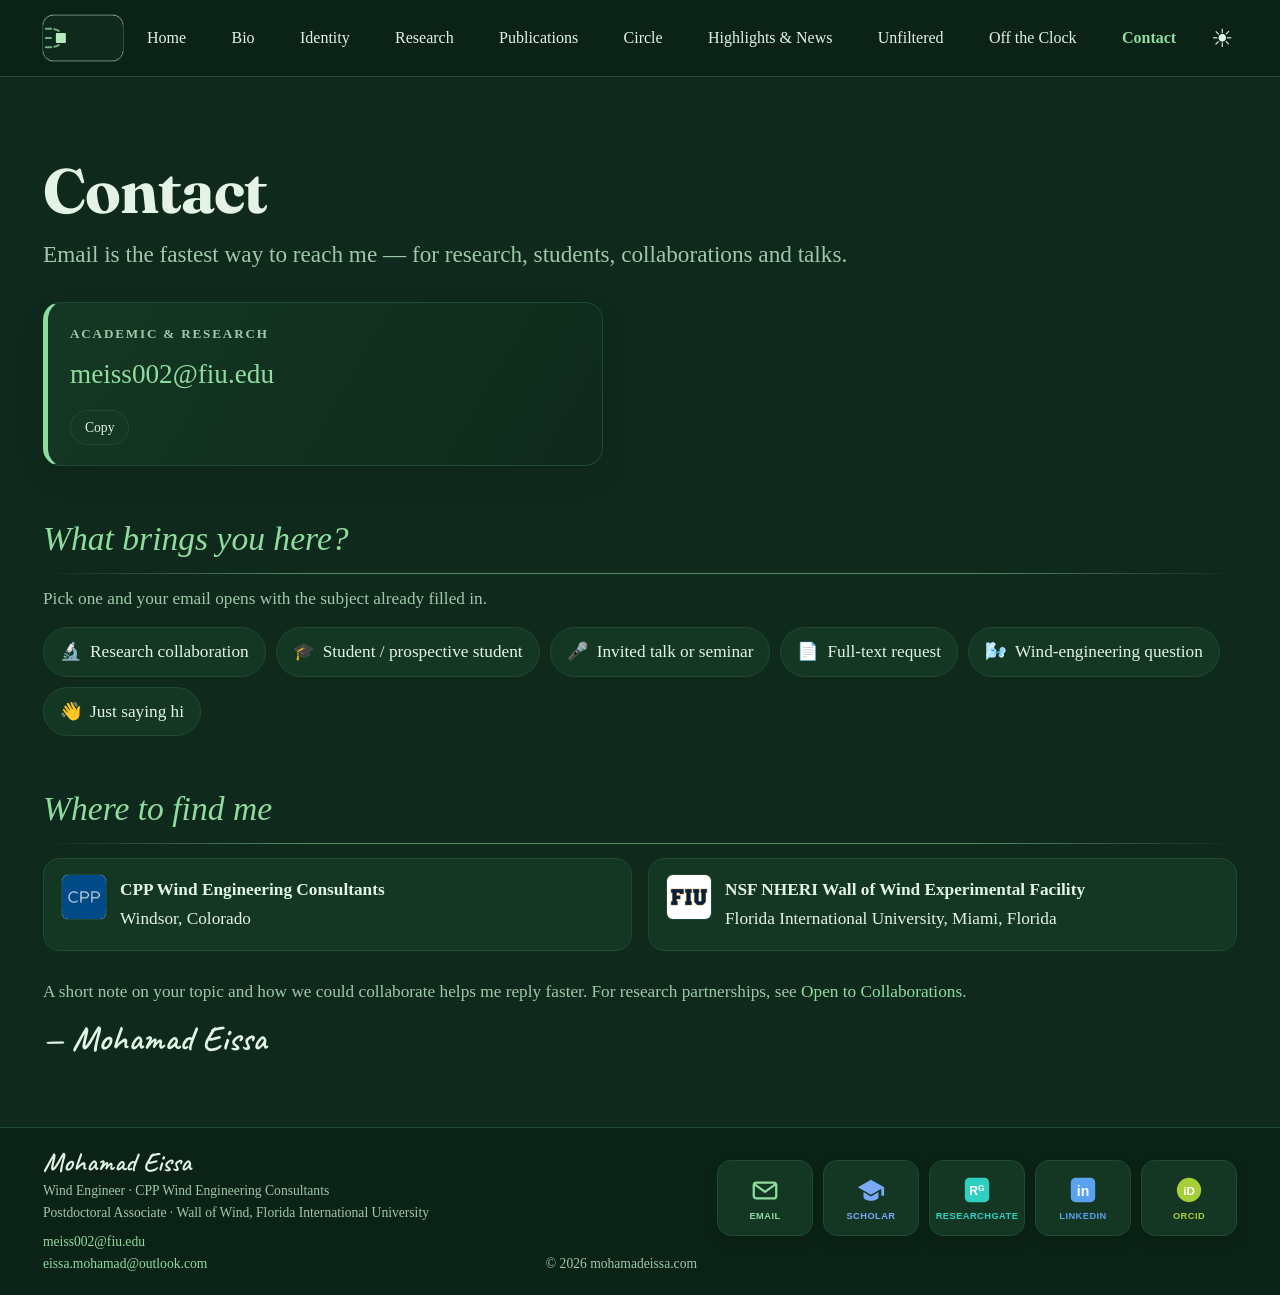
==== contact.html @ 66148f49 "First version of the site" ====
<!DOCTYPE html>
<html lang="en"><head><meta charset="utf-8"><meta name="viewport" content="width=device-width,initial-scale=1">
<title>Contact | Mohamad Eissa</title>
<meta name="description" content="Mohamad Eissa — research, publications, and projects.">
<link rel="icon" type="image/svg+xml" href="assets/img/icon.svg"><link rel="icon" type="image/png" sizes="32x32" href="assets/img/favicon-32.png"><link rel="apple-touch-icon" href="assets/img/apple-touch-icon.png">

<link rel="stylesheet" href="assets/style.css"><link href="https://fonts.googleapis.com/css2?family=Fraunces:opsz,wght@9..144,700&family=Caveat:wght@600&display=swap" rel="stylesheet"><script src="assets/script.js"></script></head>
<body><header><div class="wrap nav"><a class="brand" href="index.html" aria-describedby="kcard"><svg class="logo" viewBox="0 0 112 64" aria-hidden="true"><defs><clipPath id="lgclip"><rect width="112" height="64" rx="15"/></clipPath></defs><rect width="112" height="64" rx="15" class="lg-bg"/><g clip-path="url(#lgclip)"><g fill="none" class="lg-fg" stroke-width="3" stroke-linecap="round" opacity=".75"><path class="lg-fl" d="M4 19C12 19 17 19 22 22"/><path class="lg-fl" d="M4 45C12 45 17 45 22 42"/><path class="lg-fl" d="M4 32H15"/></g><g fill="none" class="lg-fg" stroke-width="3.6" stroke-linecap="round"><g transform="translate(0,24)"><g class="lg-v" style="animation-delay:0s"><g class="lg-s"><path d="M-7 0a7 7 0 1 0 7-7a4.2 4.2 0 0 0-4.2 4.2a1.9 1.9 0 0 0 1.9 1.9"/></g></g></g><g transform="translate(0,24)"><g class="lg-v" style="animation-delay:-2s"><g class="lg-s"><path d="M-7 0a7 7 0 1 0 7-7a4.2 4.2 0 0 0-4.2 4.2a1.9 1.9 0 0 0 1.9 1.9"/></g></g></g><g transform="translate(0,24)"><g class="lg-v" style="animation-delay:-4s"><g class="lg-s"><path d="M-7 0a7 7 0 1 0 7-7a4.2 4.2 0 0 0-4.2 4.2a1.9 1.9 0 0 0 1.9 1.9"/></g></g></g><g transform="translate(0,40) scale(1,-1)"><g class="lg-v" style="animation-delay:-1s"><g class="lg-s"><path d="M-7 0a7 7 0 1 0 7-7a4.2 4.2 0 0 0-4.2 4.2a1.9 1.9 0 0 0 1.9 1.9"/></g></g></g><g transform="translate(0,40) scale(1,-1)"><g class="lg-v" style="animation-delay:-3s"><g class="lg-s"><path d="M-7 0a7 7 0 1 0 7-7a4.2 4.2 0 0 0-4.2 4.2a1.9 1.9 0 0 0 1.9 1.9"/></g></g></g><g transform="translate(0,40) scale(1,-1)"><g class="lg-v" style="animation-delay:-5s"><g class="lg-s"><path d="M-7 0a7 7 0 1 0 7-7a4.2 4.2 0 0 0-4.2 4.2a1.9 1.9 0 0 0 1.9 1.9"/></g></g></g></g><rect x="18" y="25" width="14" height="14" rx="1.4" class="lg-tw"/></g></svg><span class="sr-only">Mohamad Eissa · Home</span></a>
<div class="nav-right"><ul class="menu"><li><a href="index.html">Home</a></li><li><a href="bio.html">Bio</a></li><li><a href="identity.html">Identity</a></li><li><a href="research.html">Research</a></li><li><a href="publications.html">Publications</a></li><li><a href="circle.html">Circle</a></li><li><a href="highlights.html">Highlights &amp; News</a></li><li><a href="unfiltered.html">Unfiltered</a></li><li><a href="offtheclock.html">Off the Clock</a></li><li><a href="contact.html" class=active>Contact</a></li></ul>
<button class="btn-icon" id="theme-toggle" title="Toggle dark mode" aria-label="Toggle dark mode">☾</button>
<button class="btn-icon" id="menu-toggle" aria-label="Menu">☰</button></div></div></header>
<main class="wrap">
<h1>Contact</h1><p class="subtitle">Email is the fastest way to reach me — for research, students, collaborations and talks.</p>
<section class="c-mail">
<div class="mailcard"><div class="mc-label">Academic &amp; research</div><a class="mc-addr" href="mailto:meiss002@fiu.edu">meiss002@fiu.edu</a><button class="copy" data-copy="meiss002@fiu.edu" type="button">Copy</button></div>
</section>
<h2 class="c-h">What brings you here?</h2>
<p class="c-note">Pick one and your email opens with the subject already filled in.</p>
<div class="whys"><a class="why" href="mailto:meiss002@fiu.edu?subject=Research%20collaboration"><span aria-hidden="true">🔬</span>Research collaboration</a><a class="why" href="mailto:meiss002@fiu.edu?subject=Student%20/%20prospective%20student"><span aria-hidden="true">🎓</span>Student / prospective student</a><a class="why" href="mailto:meiss002@fiu.edu?subject=Invited%20talk%20or%20seminar"><span aria-hidden="true">🎤</span>Invited talk or seminar</a><a class="why" href="mailto:meiss002@fiu.edu?subject=Full-text%20request"><span aria-hidden="true">📄</span>Full-text request</a><a class="why" href="mailto:meiss002@fiu.edu?subject=Wind-engineering%20question"><span aria-hidden="true">🌬️</span>Wind-engineering question</a><a class="why" href="mailto:meiss002@fiu.edu?subject=Just%20saying%20hi"><span aria-hidden="true">👋</span>Just saying hi</a></div>
<h2 class="c-h">Where to find me</h2>
<div class="places">
<div class="place"><img class="logo" src="assets/img/logos/cpp-square.png" alt="CPP logo"><div><b>CPP Wind Engineering Consultants</b><br>Windsor, Colorado</div></div>
<div class="place"><img class="logo" src="assets/img/logos/fiu.png" alt="FIU logo"><div><b>NSF NHERI Wall of Wind Experimental Facility</b><br>Florida International University, Miami, Florida</div></div>
</div>
<p class="c-tip">A short note on your topic and how we could collaborate helps me reply faster. For research partnerships, see <a class="gust" href="collaborate.html">Open to Collaborations</a>.</p>
<p class="c-sign"><span class="sig">— Mohamad Eissa</span></p>
</main>
<footer><div class="wrap foot"><div class="f-left"><span class="fname">Mohamad Eissa</span><br>Wind Engineer · CPP Wind Engineering Consultants<br>Postdoctoral Associate · Wall of Wind, Florida International University<div class="f-mail"><a href="mailto:meiss002@fiu.edu">meiss002@fiu.edu</a><br><a href="mailto:eissa.mohamad@outlook.com">eissa.mohamad@outlook.com</a></div></div><div class="f-mid"><div class="fsocial" aria-label="Social links"><a class="fs t-mail" href="mailto:meiss002@fiu.edu" title="Email" aria-label="Email"><svg viewBox="0 0 32 32"><rect x="4" y="8" width="24" height="17" rx="3" fill="none" stroke="currentColor" stroke-width="2.4"/><path d="M5 10l11 8 11-8" fill="none" stroke="currentColor" stroke-width="2.4" stroke-linejoin="round"/></svg><span>EMAIL</span></a><a class="fs t-gs" href="https://scholar.google.com/citations?user=ByOGSA4AAAAJ" title="Google Scholar" aria-label="Google Scholar" target="_blank" rel="noopener"><svg viewBox="0 0 32 32"><path d="M16 5L2 13l14 8 11-6.3V22h3v-9z" fill="currentColor"/><path d="M8 18.2v5.3c0 2.2 3.6 4 8 4s8-1.8 8-4v-5.3l-8 4.6z" fill="currentColor"/></svg><span>SCHOLAR</span></a><a class="fs t-rg" href="https://www.researchgate.net/profile/Mohamed-Eissa-43" title="ResearchGate" aria-label="ResearchGate" target="_blank" rel="noopener"><svg viewBox="0 0 32 32"><rect x="3" y="3" width="26" height="26" rx="5" fill="currentColor"/><text x="16" y="21.5" font-family="Arial,sans-serif" font-size="13" font-weight="700" text-anchor="middle" fill="#fff">R<tspan font-size="9" dy="-4">G</tspan></text></svg><span>RESEARCHGATE</span></a><a class="fs t-li" href="https://www.linkedin.com/in/muhammedeissaa/" title="LinkedIn" aria-label="LinkedIn" target="_blank" rel="noopener"><svg viewBox="0 0 32 32"><rect x="3" y="3" width="26" height="26" rx="5" fill="currentColor"/><text x="16" y="22.5" font-family="Arial,sans-serif" font-size="15" font-weight="700" text-anchor="middle" fill="#fff">in</text></svg><span>LINKEDIN</span></a><a class="fs t-orcid" href="https://orcid.org/0000-0001-7298-1184" title="ORCID" aria-label="ORCID" target="_blank" rel="noopener"><svg viewBox="0 0 32 32"><circle cx="16" cy="16" r="13" fill="currentColor"/><text x="16" y="21" font-family="Arial,sans-serif" font-size="12.5" font-weight="700" text-anchor="middle" fill="#fff">iD</text></svg><span>ORCID</span></a></div><div class="small">© <span id="year"></span> mohamadeissa.com</div></div><div class="f-right"></div></div></footer></body></html>
---- assets/style.css ----
:root{--bg:#eef7ee;--text:#12301f;--muted:#4a6656;--accent:#1b5e3a;--accent2:#2e7d4f;--line:#cfe3d3;--card:#e2f1e4;--header:#e4f2e6}
[data-theme=dark]{--bg:#0f2a1c;--text:#e3f4e6;--muted:#9fc8aa;--accent:#8fdc9f;--accent2:#b5ebbf;--line:#1f4a33;--card:#143723;--header:#0b2216}
*{box-sizing:border-box}
html{-webkit-text-size-adjust:100%}img{max-width:100%;height:auto}body{margin:0;overflow-wrap:break-word;font-family:"Inter",system-ui,-apple-system,Segoe UI,Roboto,sans-serif;background:var(--bg);color:var(--text);line-height:1.65;transition:background .2s,color .2s}
a{color:var(--accent);text-decoration:none}a:hover{text-decoration:underline}
.wrap{width:100%;max-width:960px;margin:0 auto;padding:0 clamp(14px,4vw,28px)}
header{position:sticky;top:0;background:var(--header);border-bottom:1px solid var(--line);z-index:10}
.nav{display:flex;align-items:center;justify-content:space-between;height:60px}
.brand{font-weight:600;color:var(--text);font-size:1.05rem}.brand span{font-weight:300}
.menu{display:flex;gap:22px;align-items:center;list-style:none;margin:0;padding:0}
.menu a{color:var(--text);font-size:.95rem}.menu a.active{color:var(--accent);font-weight:600}
.btn-icon{background:none;border:0;cursor:pointer;color:var(--text);font-size:1.1rem;padding:4px}
#menu-toggle{display:none}
main{padding:40px 0 60px}
h1{font-size:clamp(1.6rem,4.5vw,2.4rem);font-weight:300;margin:0 0 6px}h1 b{font-weight:600}
h2{font-size:1.35rem;font-weight:500;color:var(--accent);margin:44px 0 14px;padding-bottom:6px;border-bottom:1px solid var(--line)}
.subtitle{color:var(--muted);margin:0 0 28px}
.profile{float:right;width:240px;margin:8px 0 20px 30px;text-align:center}
.profile img{width:100%;border-radius:8px;box-shadow:0 2px 10px rgba(0,0,0,.12)}
.affil{font-size:.85rem;color:var(--muted);margin-top:10px;line-height:1.5}
.social{clear:both;text-align:center;font-size:1.6rem;padding:18px 0 4px;display:flex;justify-content:center;gap:22px;flex-wrap:wrap}
.social a{color:var(--text)}.social a:hover{color:var(--accent);text-decoration:none}
.social svg{width:36px;height:36px;fill:currentColor}
.contact-note{text-align:center;color:var(--muted);font-size:.95rem}
.news{width:100%;border-collapse:collapse}.news td{padding:8px 0;vertical-align:top;border-bottom:1px solid var(--line)}
.news td.date{width:120px;color:var(--muted);font-weight:500;white-space:nowrap;padding-right:16px}
.year{font-size:1.6rem;font-weight:300;color:var(--muted);text-align:right;margin:30px 0 4px}
.pub{display:flex;gap:20px;padding:16px 0;border-bottom:1px solid var(--line)}
.pub .thumb{flex:0 0 150px}.pub .thumb img{width:100%;border-radius:4px;border:1px solid var(--line)}
.pub .badge{display:inline-block;background:var(--accent);color:var(--bg);font-size:.72rem;padding:2px 8px;border-radius:3px;font-weight:600;margin-bottom:6px}
.pub .title{font-weight:600}.pub .authors{font-size:.95rem}.pub .authors b{text-decoration:underline}
.pub .venue{font-style:italic;color:var(--muted);font-size:.92rem}
.links{margin-top:6px;display:flex;gap:8px;flex-wrap:wrap}
.links a,.links button{font-size:.75rem;border:1px solid var(--text);color:var(--text);background:none;padding:2px 10px;border-radius:3px;cursor:pointer;font-family:inherit}
.links a:hover,.links button:hover{border-color:var(--accent);color:var(--accent);text-decoration:none}
.abstract{display:none;margin-top:10px;font-size:.92rem;background:var(--card);padding:12px 14px;border-radius:4px}
.abstract.open{display:block}
.cards{display:grid;grid-template-columns:repeat(auto-fill,minmax(250px,1fr));gap:20px}
.card{border:1px solid var(--line);border-radius:8px;overflow:hidden;background:var(--card)}
.card img{width:100%;height:150px;object-fit:cover;display:block}
.card .body{padding:14px 16px}.card h3{margin:0 0 6px;font-size:1.05rem}.card p{margin:0;font-size:.92rem;color:var(--muted)}
.timeline{list-style:none;padding:0;margin:0}
.timeline li{padding:12px 0 12px 18px;border-left:2px solid var(--line);position:relative}
.timeline li:before{content:"";position:absolute;left:-6px;top:20px;width:10px;height:10px;border-radius:50%;background:var(--accent2)}
.timeline .when{color:var(--muted);font-size:.88rem}
.more{text-align:center;margin-top:20px}
footer{border-top:1px solid var(--line);color:var(--muted);font-size:.85rem;text-align:center;padding:20px 0}
@media(max-width:720px){
 #menu-toggle{display:block}
 .menu{display:none;position:absolute;top:60px;left:0;right:0;flex-direction:column;background:var(--header);border-bottom:1px solid var(--line);padding:14px 0;gap:12px}
 .menu.open{display:flex}
 .profile{float:none;margin:0 auto 20px;width:200px}
 .pub{flex-direction:column}.pub .thumb{flex:none;width:180px}
 h1{font-size:1.8rem}
}

::selection{background:var(--accent);color:var(--bg)}
.menu a:hover{color:var(--accent2)}
@media(min-width:1400px){.wrap{max-width:1100px}body{font-size:1.06rem}.profile{width:280px}}
@media(min-width:721px) and (max-width:960px){.menu{gap:14px}.menu a{font-size:.9rem}.profile{width:200px}}
@media(max-width:720px){.menu a{font-size:1.05rem;padding:6px 0;display:block}.cards{grid-template-columns:1fr 1fr}}
@media(max-width:520px){
 .news tr{display:block;padding:8px 0;border-bottom:1px solid var(--line)}.news td{display:block;border:0;padding:2px 0}.news td.date{width:auto}
 .cards{grid-template-columns:1fr}.pub .thumb{width:100%;max-width:260px}.year{text-align:left}
 .social{gap:14px}.profile{width:170px}h2{font-size:1.2rem}
}
@media(max-width:360px){body{font-size:.95rem}.brand{font-size:.95rem}.social svg{width:30px;height:30px}}
.nav-right{display:flex;align-items:center;gap:18px}#theme-toggle{font-size:1.25rem}
@media(max-width:720px){.nav-right{gap:10px}}
/* v3 content blocks */
.hi{margin:0;color:var(--accent2);font-weight:500;letter-spacing:.02em}
.hero::after{content:"";display:block;clear:both}
.callout{margin:30px 0 0;padding:14px 18px;border-left:4px solid var(--accent);background:var(--card);border-radius:6px}
h2 .viewall{float:right;font-size:.85rem;font-weight:400;margin-top:6px}
.ncards{display:grid;grid-template-columns:repeat(auto-fill,minmax(210px,1fr));gap:16px}
.ncard,.post{background:var(--card);border:1px solid var(--line);border-radius:8px;padding:14px 16px;display:flex;flex-direction:column}
.ncard p,.post p{margin:6px 0 10px;font-size:.92rem;color:var(--muted);flex:1}
.ndate{font-size:.8rem;color:var(--accent2);font-weight:600;text-transform:uppercase;letter-spacing:.04em}
.ntitle{font-weight:600;color:var(--text);margin-top:4px}
.nbtn{font-size:.82rem;font-weight:600}
.post{margin-bottom:14px}
.rfig{margin:0 0 18px;text-align:center}.rfig img{max-width:640px;width:100%;border-radius:8px;border:1px solid var(--line)}
.rfig figcaption{font-size:.85rem;color:var(--muted);margin-top:6px}
footer .foot{display:flex;justify-content:space-between;gap:20px;flex-wrap:wrap;text-align:left;line-height:1.6}
footer .small{align-self:flex-end}
footer{background:var(--header)}
/* collapse menu earlier now that nav has 10 items */
@media(max-width:1100px){
 #menu-toggle{display:block}
 .menu{display:none;position:absolute;top:60px;left:0;right:0;flex-direction:column;background:var(--header);border-bottom:1px solid var(--line);padding:14px 0;gap:6px;align-items:center}
 .menu.open{display:flex}.menu a{font-size:1.05rem;padding:6px 0;display:block}
}
@media(max-width:520px){footer .foot{flex-direction:column;text-align:center}footer .small{align-self:center}h2 .viewall{float:none;display:block;margin-top:4px}}
.brand{white-space:nowrap}@media(min-width:1101px) and (max-width:1300px){.menu{gap:16px}.menu a{font-size:.92rem}}
/* v4: dropdown nav + new pages */
.dd{position:relative}
.dd-btn{background:none;border:0;font:inherit;font-size:.95rem;color:var(--text);cursor:pointer;padding:0}
.dd-btn.active{color:var(--accent);font-weight:600}.dd-btn:hover{color:var(--accent2)}
.caret{font-size:.7em}
.sub{list-style:none;margin:0;padding:8px 0;position:absolute;top:100%;left:-14px;min-width:170px;background:var(--header);border:1px solid var(--line);border-radius:8px;box-shadow:0 8px 24px rgba(0,0,0,.15);display:none}
.sub li a{display:block;padding:7px 16px;white-space:nowrap}
.sub li a:hover{background:var(--card);text-decoration:none}
.dd:hover .sub,.dd.open .sub{display:block}
.dd::after{content:"";position:absolute;left:0;right:0;top:100%;height:10px}
@media(max-width:1100px){
 .dd{text-align:center}.dd-btn{font-size:1.05rem;padding:6px 0}
 .sub{position:static;box-shadow:none;border:0;background:none;padding:0;min-width:0}
 .sub,.dd:hover .sub{display:none}.dd.open .sub{display:block}
 .sub li a{font-size:.95rem!important;color:var(--muted);padding:4px 0}
}
.facts{padding-left:20px}.facts li{margin:4px 0}
.people{display:grid;grid-template-columns:repeat(auto-fill,minmax(260px,1fr));gap:16px}
.person{display:flex;gap:14px;align-items:flex-start;background:var(--card);border:1px solid var(--line);border-radius:8px;padding:14px}
.person img{width:64px;height:64px;border-radius:50%;flex:none;object-fit:cover}
.person .role{font-size:.85rem;color:var(--accent2)}.person p{margin:4px 0 0;font-size:.9rem;color:var(--muted)}
.gallery{display:grid;grid-template-columns:repeat(auto-fill,minmax(160px,1fr));gap:10px}
.gallery img{width:100%;aspect-ratio:1;object-fit:cover;border-radius:8px;border:1px solid var(--line)}
.card h3{color:var(--accent)}
/* v5 flat nav */
.nav{gap:24px}.menu a{white-space:nowrap}
@media(min-width:1101px) and (max-width:1240px){.menu{gap:12px}.menu a{font-size:.88rem}.nav-right{gap:12px}}
/* v6: workplace logos */
.affil-row{display:flex;align-items:center;justify-content:center;gap:8px;margin:4px 0;text-align:left}
.logo{width:26px;height:26px;border-radius:6px;object-fit:contain;background:#fff;flex:none;box-shadow:0 0 0 1px var(--line)}
.timeline.logos li{display:flex;gap:12px;align-items:flex-start}
.timeline.logos .logo{width:40px;height:40px;margin-top:2px}
/* v6: Unfiltered — Fraunces + Newsreader */
.uf{--h:'Fraunces',Georgia,serif;--b:'Newsreader',Georgia,serif;max-width:740px}
.uf-h1{font-family:var(--h);font-weight:800;font-size:clamp(2.4rem,7vw,3.8rem);line-height:1.02;letter-spacing:-.01em;margin:6px 0 8px;color:var(--text)}
.uf-sub{font-family:var(--b);font-style:italic;font-size:clamp(1.05rem,2.5vw,1.25rem);color:var(--muted);margin:0 0 28px}
.uf-item{display:block;padding:20px 0;border-top:1px solid var(--line);color:var(--text)}
.uf-item:hover{text-decoration:none}.uf-item:hover .uf-title{color:var(--accent)}
.uf-date{font-family:'Inter',sans-serif;font-size:.78rem;letter-spacing:.08em;text-transform:uppercase;color:var(--accent2);font-weight:600}
.uf-title{font-family:var(--h);font-weight:600;font-size:clamp(1.4rem,3.5vw,1.8rem);line-height:1.2;margin:4px 0;transition:color .15s}
.uf-teaser{font-family:var(--b);font-size:1.1rem;color:var(--muted);margin:2px 0 6px}
.uf-more{font-size:.85rem;font-weight:600;color:var(--accent)}
.uf-article{margin:0 auto}
.uf-article p,.uf-article li{font-family:var(--b);font-size:clamp(1.08rem,2.2vw,1.2rem);line-height:1.78}
.uf-article h2{font-family:var(--h);font-weight:600;border:0;color:var(--text);font-size:1.6rem}
.uf-back{font-size:.9rem;display:inline-block;margin-bottom:18px}
.uf-hero{margin:0 0 26px}.uf-hero img{width:100%;max-height:420px;object-fit:cover;border-radius:10px}
.uf-hero figcaption{font-family:var(--b);font-style:italic;font-size:.9rem;color:var(--muted);text-align:center;margin-top:6px}
.dropcap::first-letter{font-family:var(--h);font-weight:800;float:left;font-size:3.7em;line-height:.85;padding:6px 10px 0 0;color:var(--accent)}
.uf-article blockquote{margin:28px 0;padding:4px 0 4px 20px;border-left:3px solid var(--accent);font-family:var(--h);font-style:italic;font-size:clamp(1.3rem,3vw,1.6rem);line-height:1.4;color:var(--accent)}
.uf-gallery{display:grid;grid-template-columns:repeat(auto-fill,minmax(180px,1fr));gap:10px;margin:24px 0}
.uf-gallery img{width:100%;aspect-ratio:4/3;object-fit:cover;border-radius:8px}
.uf-sig{font-family:'Caveat',cursive!important;font-size:1.9rem!important;color:var(--accent);margin-top:26px}
.profile img.logo{width:26px;height:26px;border-radius:6px;box-shadow:0 0 0 1px var(--line)}
/* v7: casual hero (Hey, I'm …) */
.hero{padding-top:clamp(28px,6vw,64px)}
.intro{max-width:none}
.hey{font-family:'Fraunces',Georgia,serif;font-style:italic;font-weight:400;font-variation-settings:"SOFT" 100,"WONK" 1;font-size:clamp(2.3rem,6vw,3.9rem);line-height:1.05;letter-spacing:-.01em;margin:0 0 18px;color:var(--text)}
.wave{display:inline-block;font-style:normal;font-size:.8em;transform-origin:70% 70%;animation:wave 2.4s ease-in-out 1s 2}
@keyframes wave{0%,60%,100%{transform:rotate(0)}10%,30%{transform:rotate(14deg)}20%{transform:rotate(-8deg)}40%{transform:rotate(-4deg)}50%{transform:rotate(10deg)}}
@media(prefers-reduced-motion:reduce){.wave{animation:none}}
.lead{font-family:'Newsreader',Georgia,serif;font-size:clamp(1.6rem,4vw,2.4rem);line-height:1.2;margin:0 0 28px;color:var(--text)}
.say{font-family:'Newsreader',Georgia,serif;font-size:clamp(1.15rem,2.4vw,1.4rem);line-height:1.5;margin:0 0 20px;color:var(--text)}
.say a,.lead a{text-decoration:underline;text-decoration-thickness:1px;text-underline-offset:3px}
.nw{white-space:nowrap}
/* v8: hero in Palatino (like Ahmad's), no emoji */
.hey,.lead,.say{font-family:'Palatino Linotype','Book Antiqua',Palatino,'URW Palladio L','P052',Georgia,serif;font-variation-settings:normal}
.hey{font-style:italic;font-weight:400}
.affil{display:inline-flex;flex-direction:column;align-items:flex-start;gap:2px}.affil-row{justify-content:flex-start}
.hey,.lead,.say{font-family:'Palatino Linotype','Book Antiqua',Palatino,'URW Palladio L','TeX Gyre Pagella','P052',Georgia,serif}
@media(max-width:520px){.hero .profile{width:100%;margin:0 0 20px}.hero .profile>img{width:170px;display:block;margin:0 auto}.hero .affil{display:flex;width:fit-content;max-width:100%;margin:10px auto 0}}
/* ===== v9: one typeface site-wide (Palatino, like Ahmad's) + roomier top spacing ===== */
:root{--serif:'Palatino Linotype','Book Antiqua',Palatino,'URW Palladio L','TeX Gyre Pagella','P052',Georgia,serif}
body,button,input,.brand,.menu a,.dd-btn,.btn-icon,footer,
.ndate,.pdate,.badge,.links a,.links button,.nbtn,.uf-more,.when,.affil,.role,.subtitle,
.hey,.lead,.say{font-family:var(--serif)!important;font-variation-settings:normal}
body{font-size:1.08rem;line-height:1.7}
main.wrap{padding-top:clamp(36px,7vw,80px);padding-bottom:60px}
.hero{padding-top:0}
/* page titles: big italic, same as "Hey, I'm …" */
main h1,.uf-h1{font-style:italic;font-weight:400;font-size:clamp(2.3rem,6vw,3.9rem);line-height:1.08;letter-spacing:-.01em;margin:0 0 14px;color:var(--text)}
main h1 b{font-weight:400}
.subtitle,.uf-sub{font-size:clamp(1.15rem,2.6vw,1.45rem);line-height:1.45;color:var(--muted);font-style:normal;margin-bottom:30px}
h2{font-weight:400;font-size:clamp(1.4rem,3vw,1.75rem)}
h3,.card h3,.ntitle,.uf-title,.pub .title{font-weight:600}
.uf-title{font-size:clamp(1.35rem,3.2vw,1.7rem)}
.ndate,.uf-date{letter-spacing:.06em;font-weight:600}
.menu a{font-size:1rem}.brand{font-size:1.12rem}
.uf-sig{font-style:italic;font-size:1.5rem!important}
.dropcap::first-letter{font-weight:400}
@media(min-width:1101px) and (max-width:1300px){.menu{gap:12px}.menu a{font-size:.93rem}}
/* ===== v10: Unfiltered back to Option A (Fraunces titles + Newsreader body + Caveat sign-off) ===== */
.uf{--h:'Fraunces',Georgia,serif;--b:'Newsreader',Georgia,serif}
main .uf .uf-h1{font-family:var(--h);font-style:normal;font-weight:800;font-size:clamp(2.4rem,7vw,3.8rem);line-height:1.02;letter-spacing:-.01em;margin:6px 0 8px}
.uf .uf-sub{font-family:var(--b);font-style:italic;font-size:clamp(1.05rem,2.5vw,1.25rem);margin:0 0 28px}
.uf .uf-title{font-family:var(--h);font-weight:600}
.uf .uf-teaser,.uf-article p,.uf-article li,.uf-hero figcaption{font-family:var(--b)}
.uf .uf-date{font-family:'Inter',system-ui,sans-serif;letter-spacing:.08em}
.uf .uf-more{font-family:'Inter',system-ui,sans-serif}
.uf-article h2,.uf-article blockquote{font-family:var(--h)}
.uf-article .dropcap::first-letter{font-family:var(--h);font-weight:800}
.uf-article .uf-sig{font-family:'Caveat',cursive!important;font-style:normal;font-size:1.9rem!important}
/* ===== v11: Option 7 — Fraunces (upright, bold) for "Hey, I'm …" and every page title ===== */
:root{--title:'Fraunces',Georgia,serif}
main .hey,main h1{font-family:var(--title)!important;font-style:normal;font-weight:700;letter-spacing:-.015em}
main h1 b{font-weight:700}
main .hey{font-size:clamp(2.2rem,5.4vw,3.5rem)}
/* ===== v12: Unfiltered matched exactly to the Option A preview ===== */
main .uf-article{background:var(--card);border:1px solid var(--line);border-radius:12px;padding:clamp(18px,4vw,40px);max-width:720px;margin:0}
main .uf .uf-h1{font-weight:600;font-size:clamp(2.2rem,6vw,3.4rem);line-height:1.05;letter-spacing:normal;margin:8px 0 6px}
main .uf .uf-sub{font-size:.92rem;line-height:1.65;margin:0 0 22px;color:var(--muted)}
main .uf-article p,main .uf-article li{font-size:.92rem;line-height:1.75;color:var(--muted)}
main .uf-article .dropcap::first-letter{font-weight:400;font-size:3.6em;line-height:.85;padding:6px 10px 0 0}
main .uf-article blockquote{margin:22px 0;padding:6px 0 6px 18px;font-size:1.5rem;line-height:1.65}
main .uf-article .uf-sig{font-size:.92rem!important;line-height:1.65;color:var(--muted);margin-top:18px}
main .uf-article .uf-date{font-size:.8rem}
main .uf-article h2{font-size:1.35rem;font-weight:600}
/* ===== v13: Unfiltered list — cover picture on the right of each post ===== */
main .uf:not(.uf-article){max-width:900px}
.uf-item{display:flex;align-items:center;gap:clamp(16px,3vw,32px)}
.uf-item .uf-text{flex:1;min-width:0}
.uf-thumb{flex:none;width:clamp(120px,24vw,220px);aspect-ratio:4/3;object-fit:cover;border-radius:10px;border:1px solid var(--line);transition:transform .2s}
.uf-item:hover .uf-thumb{transform:scale(1.03)}
@media(max-width:520px){.uf-item{flex-direction:column-reverse;align-items:stretch}.uf-thumb{width:100%;aspect-ratio:16/9}}

/* research map: wide on desktop, stacked on phones */
.rmap-tall{display:none}
@media (max-width:640px){.rmap-wide{display:none}.rmap-tall{display:block}}

/* ===== v11: brand-colored social tiles + handwritten footer name ===== */
.social.tiles{display:grid;grid-template-columns:repeat(5,minmax(0,118px));gap:12px;justify-content:center;padding:22px 0 6px}
.social.tiles .tile{display:flex;flex-direction:column;align-items:center;justify-content:center;gap:8px;padding:14px 6px 11px;border:1px solid var(--line);border-radius:14px;background:linear-gradient(180deg,var(--card),var(--bg));box-shadow:0 6px 16px rgba(0,0,0,.07);color:var(--c);transition:transform .15s ease,box-shadow .15s ease}
.social.tiles .tile:hover{transform:translateY(-2px);box-shadow:0 10px 22px rgba(0,0,0,.12);text-decoration:none;color:var(--c)}
.social.tiles svg{width:30px;height:30px;fill:none}
.social.tiles span{font-family:Arial,Helvetica,sans-serif!important;font-size:.68rem;font-weight:700;letter-spacing:.09em;color:var(--c)}
.tile.t-mail{--c:var(--accent)}.tile.t-gs{--c:#4285F4}.tile.t-rg{--c:#00A396}.tile.t-li{--c:#0A66C2}.tile.t-orcid{--c:#A6CE39}
.tile.t-orcid span{color:#6E9A1F}
[data-theme=dark] .tile.t-li{--c:#5aa2ee}[data-theme=dark] .tile.t-gs{--c:#7aa9f7}[data-theme=dark] .tile.t-orcid span{color:#A6CE39}[data-theme=dark] .tile.t-rg{--c:#2fd0c2}
@media(max-width:640px){.social.tiles span{font-size:.6rem;letter-spacing:.04em}.social.tiles{grid-template-columns:repeat(3,minmax(0,1fr));max-width:380px;margin:0 auto}}
footer .fname{font-family:'Caveat',cursive!important;font-weight:600;font-size:1.7rem;line-height:1.1;color:var(--text);display:inline-block;margin-bottom:2px}

/* ===== v14: wider usable page width (like ahmadstatespace.github.io) ===== */
.wrap{max-width:1200px}
@media(min-width:1400px){.wrap{max-width:1280px}}
@media(min-width:1800px){.wrap{max-width:1360px}}
@media(min-width:961px){.profile{width:280px}}
main .uf:not(.uf-article){max-width:none}
main .uf-article{max-width:860px}
/* v15: +50 px wider */
.wrap{max-width:1250px}
@media(min-width:1400px){.wrap{max-width:1330px}}
@media(min-width:1800px){.wrap{max-width:1410px}}
/* v16: small social icons in the footer */
.fsocial{display:flex;gap:8px;justify-content:flex-end;margin-bottom:10px}
.fsocial .fs{width:32px;height:32px;display:grid;place-items:center;border:1px solid var(--line);border-radius:9px;background:var(--card);color:var(--c);transition:transform .15s ease,box-shadow .15s ease}
.fsocial .fs:hover{transform:translateY(-2px);box-shadow:0 6px 14px rgba(0,0,0,.12);text-decoration:none}
.fsocial svg{width:17px;height:17px;fill:none}
.fs.t-mail{--c:var(--accent)}.fs.t-gs{--c:#4285F4}.fs.t-rg{--c:#00A396}.fs.t-li{--c:#0A66C2}.fs.t-orcid{--c:#A6CE39}
[data-theme=dark] .fs.t-li{--c:#5aa2ee}[data-theme=dark] .fs.t-gs{--c:#7aa9f7}[data-theme=dark] .fs.t-rg{--c:#2fd0c2}
@media(max-width:520px){.fsocial{justify-content:center}}
@media(min-width:521px){footer .small{text-align:right}}
/* v17: Home social tiles under the photo/affiliations (smaller); footer icons bigger + centered */
.profile .social.tiles.mini{display:grid;grid-template-columns:repeat(5,1fr);gap:8px;padding:14px 0 0;max-width:none;margin:0}
.profile .social.tiles.mini .tile{padding:9px 2px 7px;gap:5px;border-radius:11px}
.profile .social.tiles.mini svg{width:22px;height:22px}
.profile .social.tiles.mini span{font-size:.5rem!important;letter-spacing:.02em}
.profile .social.tiles.mini .t-rg span{font-size:0!important}.profile .social.tiles.mini .t-rg span::after{content:"RG";font-size:.5rem;letter-spacing:.02em}
footer .foot{display:grid;grid-template-columns:1fr auto 1fr;align-items:start;gap:20px}
footer .foot>div:nth-child(2){text-align:center}
.fsocial{justify-content:center;margin:12px 0 0;gap:10px}
.fsocial .fs{width:40px;height:40px;border-radius:11px}
.fsocial svg{width:22px;height:22px}
@media(max-width:520px){footer .foot{grid-template-columns:1fr;text-align:center}}
@media(max-width:520px){.hero .profile .social.tiles.mini{max-width:340px;margin:0 auto}}
/* v18: collaboration callout inside the intro column */
.intro .callout{margin:26px 0 0;display:flow-root;overflow:hidden}
/* v19: hero as two columns — collaboration box bottom lines up with the social tiles */
@media(min-width:769px){
 .hero{display:grid;grid-template-columns:minmax(0,1fr) auto;column-gap:clamp(24px,3vw,40px);align-items:stretch}
 .hero::after{display:none}
 .hero .profile{float:none;grid-column:2;grid-row:1;margin:0}
 .hero .intro{grid-column:1;grid-row:1;display:flex;flex-direction:column}
 .hero .intro .callout{margin-top:auto;margin-bottom:0}
 .hero .intro .say:last-of-type{margin-bottom:26px}
}
/* ===== v20: "Open to collaborations" card (recruiting-card style) ===== */
:root{--sans:'Inter','Segoe UI',system-ui,-apple-system,Arial,sans-serif}
.opp{position:relative;display:flow-root;border:1px solid var(--line);border-left:6px solid var(--accent);border-radius:24px;padding:22px 30px 24px;background:linear-gradient(120deg,var(--card) 0%,var(--bg) 100%);box-shadow:0 18px 40px rgba(0,0,0,.10)}
[data-theme=dark] .opp{box-shadow:0 18px 40px rgba(0,0,0,.35)}
.opp-label{font-family:var(--sans)!important;font-weight:700;font-size:.9rem;letter-spacing:.04em;color:var(--muted)}
.opp-h{font-family:var(--serif)!important;font-style:italic;font-weight:400!important;font-size:clamp(1.7rem,3.2vw,2.3rem);line-height:1.15;margin:6px 0 8px;color:var(--text)}
.opp-text{margin:0 0 16px;font-size:1.05rem;line-height:1.55;color:var(--muted)}
.opp-btn{display:inline-block;font-family:var(--sans)!important;font-weight:700;font-size:.92rem;letter-spacing:.03em;padding:8px 18px;border-radius:999px;border:1px solid var(--line);background:rgba(255,255,255,.35);color:var(--text)}
[data-theme=dark] .opp-btn{background:rgba(255,255,255,.06)}
.opp-btn:hover{text-decoration:none;border-color:var(--accent);color:var(--accent)}
.hero .intro .opp{margin-top:26px}
@media(min-width:769px){.hero .intro .opp{margin-top:auto}}
.opp-page{margin:0 0 10px}

/* ===== v20: editorial News & Updates (flexible cards, any number of links) ===== */
.news-head{display:flex;justify-content:space-between;align-items:flex-end;gap:20px;flex-wrap:wrap;margin:64px 0 28px}
main h2.news-h{font-family:var(--serif)!important;font-style:italic;font-weight:400;font-size:clamp(2.4rem,5.5vw,3.8rem);line-height:1.05;margin:0;padding:0;border:0;color:var(--text)}
.news-sub{margin:6px 0 0;color:var(--muted)}
.news-all{font-family:var(--sans)!important;font-weight:700;font-size:.85rem;letter-spacing:.1em;text-transform:uppercase;color:var(--text);border-bottom:1px solid var(--muted);padding-bottom:6px;white-space:nowrap}
.news-all::after,.nlinks a::after{content:"  ↗";font-weight:700}
.news-all:hover,.nlinks a:hover{text-decoration:none;color:var(--accent)}
.news-grid{display:grid;grid-template-columns:repeat(auto-fill,minmax(min(100%,300px),1fr));column-gap:clamp(24px,3.5vw,46px)}
.nitem{border-top:2px solid var(--text);border-bottom:2px solid var(--text);padding:34px 0 30px;margin-bottom:40px;display:flex;flex-direction:column}
.nitem .ndate{font-family:var(--sans)!important;font-size:.8rem;font-weight:700;letter-spacing:.18em;text-transform:uppercase;color:var(--accent2)}
.nitem .ntitle{font-family:var(--serif)!important;font-weight:400;font-size:clamp(1.6rem,2.6vw,2.05rem);line-height:1.15;margin:20px 0 16px}
.nitem .ntitle a{color:var(--text)}.nitem .ntitle a:hover{color:var(--accent);text-decoration:none}
.nitem p{font-family:var(--sans)!important;font-size:.98rem;line-height:1.65;color:var(--muted);margin:0 0 18px;max-width:36ch}
.nlinks{margin-top:auto;display:flex;flex-direction:column;gap:10px}
.nlinks a{font-family:var(--sans)!important;font-size:.78rem;font-weight:700;letter-spacing:.12em;text-transform:uppercase;color:var(--muted)}
/* v20b: compact card on Home so it lines up with the social tiles */
.hero .opp{padding:14px 26px 16px}
.hero .opp-h{font-size:clamp(1.5rem,2.6vw,1.95rem);margin:2px 0 6px}
.hero .opp-text{font-size:1rem;line-height:1.5;margin:0 0 12px}
.hero .opp-btn{padding:6px 16px;font-size:.88rem}
@media(min-width:769px){.hero .intro .say:last-of-type{margin-bottom:18px}}
@media(min-width:769px){.hero .profile{display:flex;flex-direction:column}.hero .profile .social.tiles.mini{margin-top:auto;padding-top:14px}}
/* ===== v21: fonts back to Palatino in collab card + news (sizes kept); Research Overview header; Bio sections ===== */
.opp-label,.opp-btn,.news-all,.nitem .ndate,.nitem p,.nlinks a{font-family:var(--serif)!important}
.opp-h,main h2.news-h{font-style:normal}
.nitem p{font-size:1.02rem}
.home-research{margin-top:10px}
.home-research>p{font-size:clamp(1.12rem,1.6vw,1.28rem);line-height:1.7;max-width:none}
.home-research .rfig{margin:6px 0 26px}
/* Bio */
.bio-tabs{display:flex;flex-wrap:wrap;gap:8px;margin:26px 0 8px;padding:12px 0;position:sticky;top:61px;z-index:5;background:var(--bg);border-bottom:1px solid var(--line)}
.bio-tabs a{padding:6px 14px;border:1px solid var(--line);border-radius:999px;font-size:.92rem;color:var(--text);background:var(--card);white-space:nowrap}
.bio-tabs a:hover{border-color:var(--accent);color:var(--accent);text-decoration:none}
@media(max-width:720px){.bio-tabs{flex-wrap:nowrap;overflow-x:auto;scrollbar-width:thin}}
h2.bio-h{scroll-margin-top:130px;display:flex;align-items:baseline;flex-wrap:wrap;gap:4px 14px;font-size:clamp(1.6rem,3.2vw,2.1rem)}
.bio-cap{font-size:.8rem;letter-spacing:.14em;text-transform:uppercase;color:var(--muted);font-weight:600}
.appts{display:grid;grid-template-columns:repeat(auto-fit,minmax(min(100%,320px),1fr));gap:16px}
.appt{display:flex;gap:14px;align-items:flex-start;padding:18px 20px;border:1px solid var(--line);border-left:5px solid var(--accent);border-radius:16px;background:linear-gradient(120deg,var(--card),var(--bg))}
.appt .logo{width:44px;height:44px}
.focus{display:grid;grid-template-columns:repeat(auto-fit,minmax(min(100%,320px),1fr));gap:22px}
.focus h3{margin:0 0 6px;color:var(--accent)}.focus p{margin:0}
.findme{display:grid;grid-template-columns:repeat(auto-fit,minmax(min(100%,300px),1fr));gap:10px 30px}
.kw{display:flex;flex-wrap:wrap;gap:8px}
.kw span{padding:5px 13px;border-radius:999px;border:1px solid var(--line);background:var(--card);font-size:.95rem}
/* ===== v22: hero text sized like Ahmad's intro; Research Overview text size; Bio sidebar ===== */
.lead{font-size:clamp(1.8rem,3.6vw,2.75rem);line-height:1.22;margin-bottom:30px}
.say{font-size:clamp(1.25rem,2.1vw,1.75rem);line-height:1.32;margin-bottom:22px}
.home-research>p{font-size:clamp(1.15rem,1.9vw,1.55rem);line-height:1.5}
.bio-top{display:grid;grid-template-columns:minmax(0,1fr) 300px;gap:clamp(24px,3vw,40px);align-items:start}
.bio-side{border:1px solid var(--line);border-left:5px solid var(--accent);border-radius:18px;padding:20px 20px 18px;background:linear-gradient(160deg,var(--card),var(--bg));box-shadow:0 12px 28px rgba(0,0,0,.10)}
.side-block{margin-bottom:16px}
.side-h{margin:0 0 8px;font-size:1.25rem;color:var(--accent)}
.bio-side p{margin:0 0 8px;font-size:.98rem;line-height:1.55}
.bio-side .social.tiles.mini{display:grid;grid-template-columns:repeat(5,1fr);gap:7px;padding:4px 0 0;margin:0}
.bio-side .social.tiles.mini .tile{padding:9px 2px 7px;gap:5px;border-radius:11px}
.bio-side .social.tiles.mini svg{width:22px;height:22px}
.bio-side .social.tiles.mini span{font-size:.5rem!important;letter-spacing:.02em}
.bio-side .social.tiles.mini .t-rg span{font-size:0!important}.bio-side .social.tiles.mini .t-rg span::after{content:"RG";font-size:.5rem}
@media(max-width:860px){.bio-top{grid-template-columns:1fr}}
@media(min-width:769px){
 .hero .profile>img{flex:1 1 auto;min-height:0;height:0;object-fit:cover;object-position:center top}
 .hero .profile .social.tiles.mini{margin-top:0}
}
@media(min-width:1100px){.hero .profile{width:320px}}
/* v23: Bio section headings in italic (the small caption stays upright) */
h2.bio-h{font-style:italic}
h2.bio-h .bio-cap{font-style:normal}
/* v24: Home News & Highlights — 8 items in 2 rows of 4 */
.news-grid.eight{grid-template-columns:repeat(4,minmax(0,1fr));column-gap:clamp(18px,2.4vw,34px)}
.news-grid.eight .ntitle{font-size:clamp(1.3rem,1.8vw,1.6rem);margin:16px 0 12px}
.news-grid.eight .nitem{padding:26px 0 24px;margin-bottom:30px}
.news-grid.eight .nitem p{font-size:.95rem}
@media(max-width:1100px){.news-grid.eight{grid-template-columns:repeat(2,minmax(0,1fr))}}
@media(max-width:560px){.news-grid.eight{grid-template-columns:1fr}}
/* v25: Bio sidebar headings in the same italic style as the section headings */
.bio-side .side-h{font-style:italic;font-weight:400;font-size:clamp(1.6rem,2.4vw,2rem);line-height:1.15;color:var(--accent);margin:0 0 10px}
/* v26: single line between news rows + full-width fading divider */
.news-grid .nitem{border-bottom:0;margin-bottom:0}
.news-grid.eight{margin-bottom:10px}
.news-grid.eight .nitem{margin-bottom:0}
.news-grid.eight .nitem:nth-last-child(-n+4){border-bottom:2px solid var(--text)}
@media(max-width:1100px){.news-grid.eight .nitem:nth-last-child(-n+4){border-bottom:0}.news-grid.eight .nitem:nth-last-child(-n+2){border-bottom:2px solid var(--text)}}
@media(max-width:560px){.news-grid.eight .nitem:nth-last-child(-n+2){border-bottom:0}.news-grid.eight .nitem:last-child{border-bottom:2px solid var(--text)}}
html,body{overflow-x:clip}
.fade-rule{border:0;height:2px;width:100vw;margin:70px 0 0 calc(50% - 50vw);background:linear-gradient(90deg,transparent 0%,var(--accent) 22%,var(--accent) 78%,transparent 100%);opacity:.9}
.fade-rule+.news-head{margin-top:48px}
.fade-rule+.home-research{margin-top:0}
.fade-rule+.home-research .news-head{margin-top:48px}
.fade-rule+h2{margin-top:48px}
.fade-rule{height:1px;opacity:.85}
/* v27: Bio dividers — same fading style as the Home dividers, kept at content width */
h2.bio-h,.bio-tabs{border-bottom:1px solid transparent;border-image:linear-gradient(90deg,transparent 0%,var(--accent) 22%,var(--accent) 78%,transparent 100%) 1;border-image-width:0 0 1px 0}
/* v28: Bio dividers a touch finer (lighter line; hairline on high-res screens) */
h2.bio-h,.bio-tabs{border-image:linear-gradient(90deg,transparent 0%,color-mix(in srgb,var(--accent) 55%,transparent) 22%,color-mix(in srgb,var(--accent) 55%,transparent) 78%,transparent 100%) 1;border-image-width:0 0 1px 0}
@media(min-resolution:2dppx){h2.bio-h,.bio-tabs{border-image-width:0 0 .75px 0}}
/* v29: one divider style everywhere (same as Bio): fine green line fading at both ends */
:root{--fade-line:linear-gradient(90deg,transparent 0%,color-mix(in srgb,var(--accent) 55%,transparent) 22%,color-mix(in srgb,var(--accent) 55%,transparent) 78%,transparent 100%)}
main h2:not(.news-h),.pub{border-bottom:1px solid transparent;border-image:var(--fade-line) 1;border-image-width:0 0 1px 0}
.uf-item{border-top:1px solid transparent;border-image:var(--fade-line) 1;border-image-width:1px 0 0 0}
.fade-rule{background:var(--fade-line);opacity:1;height:1px}
@media(min-resolution:2dppx){main h2:not(.news-h),.pub{border-image-width:0 0 .75px 0}.uf-item{border-image-width:.75px 0 0 0}.fade-rule{height:.75px}}
/* conference authors */
.timeline .authors{font-size:.95rem;color:var(--muted);margin:2px 0}
.timeline .authors b{color:var(--text);text-decoration:underline;text-underline-offset:3px}
/* v30: fading divider between years in Conference Papers & Talks */
#talks ~ .year ~ .year{border-top:1px solid transparent;border-image:var(--fade-line) 1;border-image-width:1px 0 0 0;padding-top:22px;margin-top:30px}
@media(min-resolution:2dppx){#talks ~ .year ~ .year{border-image-width:.75px 0 0 0}}
/* v31: "Full text" request button next to DOI, smiley follows light/dark mode */
.links .ft{display:inline-flex;align-items:center;gap:6px;position:relative;border-color:var(--accent);color:var(--accent)}
.links .ft svg{width:15px;height:15px}
.links .ft:hover{background:var(--accent);color:var(--bg)}
.links .ft::after{content:attr(data-tip);position:absolute;left:50%;bottom:calc(100% + 10px);transform:translateX(-50%) translateY(4px);white-space:nowrap;font-size:.85rem;letter-spacing:0;text-transform:none;padding:7px 12px;border-radius:10px;background:var(--card);color:var(--text);border:1px solid var(--line);box-shadow:0 8px 20px rgba(0,0,0,.18);opacity:0;pointer-events:none;transition:opacity .15s,transform .15s;z-index:20}
.links .ft:hover::after,.links .ft:focus-visible::after{opacity:1;transform:translateX(-50%) translateY(0)}
@media(max-width:600px){.links .ft::after{left:0;transform:none;white-space:normal;width:230px}.links .ft:hover::after{transform:none}}
/* ===== v32: footer always at the bottom of the screen + new footer layout ===== */
body{min-height:100vh;min-height:100dvh;display:flex;flex-direction:column}
body>main{flex:1 0 auto;width:100%}
body>header,body>footer{flex-shrink:0}
footer .foot{display:grid;grid-template-columns:1fr auto 1fr;align-items:start;gap:20px}
footer .f-mid{text-align:center}
footer .f-mid .fsocial{margin:4px 0 0}
footer .f-mail{margin-top:8px}
footer .f-left .small{margin-top:8px;text-align:left!important;align-self:auto}
@media(max-width:720px){footer .foot{grid-template-columns:1fr;text-align:center}footer .f-left .small{text-align:center!important}footer .f-mid{order:-1}footer .f-right{display:none}}
/* ===== v32: Contact page ===== */
.c-mail{display:grid;grid-template-columns:repeat(auto-fit,minmax(min(100%,340px),1fr));gap:18px;margin:6px 0 10px}
.mailcard{position:relative;border:1px solid var(--line);border-left:5px solid var(--accent);border-radius:18px;padding:20px 22px;background:linear-gradient(120deg,var(--card),var(--bg));box-shadow:0 12px 28px rgba(0,0,0,.10)}
.mc-label{font-size:.82rem;letter-spacing:.14em;text-transform:uppercase;color:var(--muted);font-weight:600}
.mc-addr{display:block;font-size:clamp(1.25rem,2.4vw,1.7rem);margin:6px 0 12px;word-break:break-word}
.copy{font:inherit;font-size:.85rem;padding:5px 14px;border-radius:999px;border:1px solid var(--line);background:var(--card);color:var(--text);cursor:pointer}
.copy:hover{border-color:var(--accent);color:var(--accent)}
h2.c-h{font-style:italic;font-weight:400;font-size:clamp(1.6rem,3.2vw,2.1rem)}
.c-note{color:var(--muted);margin:-4px 0 14px}
.whys{display:flex;flex-wrap:wrap;gap:10px}
.why{display:inline-flex;align-items:center;gap:8px;padding:9px 16px;border:1px solid var(--line);border-radius:999px;background:var(--card);color:var(--text);transition:transform .15s,border-color .15s}
.why:hover{transform:translateY(-2px);border-color:var(--accent);color:var(--accent);text-decoration:none}
.places{display:grid;grid-template-columns:repeat(auto-fit,minmax(min(100%,340px),1fr));gap:16px}
.place{display:flex;gap:14px;align-items:flex-start;padding:16px 18px;border:1px solid var(--line);border-radius:16px;background:var(--card)}
.place .logo{width:44px;height:44px}
.c-tip{margin:26px 0 6px;color:var(--muted)}
.c-sign{font-style:italic;font-size:1.5rem;color:var(--accent);margin:14px 0 4px}
/* v33: © under the footer icons; contact sign-off uses the footer signature */
footer .f-mid .small{margin-top:10px;text-align:center!important;align-self:auto}
.c-sign .sig{font-family:'Caveat',cursive!important;font-weight:600;font-size:2.2rem;font-style:normal;line-height:1.1;color:var(--text)}
.c-mail{grid-template-columns:minmax(0,560px)}
/* v34: lighter-looking text (Palatino has no thin weight, so: no fake bolding, finer rendering, softer ink) */
html{-webkit-font-smoothing:antialiased;-moz-osx-font-smoothing:grayscale;text-rendering:optimizeLegibility;font-synthesis-weight:none}
.hero .lead,.hero .say,.home-research>p{font-weight:400;color:color-mix(in srgb,var(--text) 86%,var(--bg))}
[data-theme=dark] .hero .lead,[data-theme=dark] .hero .say,[data-theme=dark] .home-research>p{color:color-mix(in srgb,var(--text) 80%,var(--bg))}
/* v35: bigger Bio intro text; italic Home statement line */
.bio-intro p{font-size:clamp(1.12rem,1.6vw,1.3rem);line-height:1.62}
.hero .lead{font-style:italic}
/* v36: wind-and-tower illustration on the collaboration card */
.opp{position:relative}
.opp-art{position:absolute;right:clamp(14px,2.2vw,30px);top:50%;transform:translateY(-50%);width:clamp(96px,10vw,130px);height:auto;color:var(--accent);opacity:.9;pointer-events:none}
.hero .opp{padding-right:clamp(130px,13vw,175px)}
.opp-art .gust path{stroke-dasharray:6 7;animation:gust 2.8s linear infinite}
.opp-art .gust path:nth-child(2){animation-duration:2.2s}
.opp-art .gust path:nth-child(3){animation-duration:3.4s}
@keyframes gust{to{stroke-dashoffset:-26}}
.opp-art .tower{transform-origin:106px 112px;animation:sway 4s ease-in-out infinite}
@keyframes sway{0%,100%{transform:rotate(0)}50%{transform:rotate(1.6deg)}}
@media(prefers-reduced-motion:reduce){.opp-art .gust path,.opp-art .tower{animation:none}}
@media(max-width:560px){.hero .opp{padding-right:26px;padding-top:86px}.opp-art{top:14px;right:16px;transform:none;width:84px}}
.opp-art{width:clamp(110px,12vw,150px)}.hero .opp{padding-right:clamp(140px,14vw,190px)}@media(max-width:560px){.opp-art{width:96px}}
/* v37: creativity icon (glowing lightbulb with a wind-swirl filament and twinkling sparks) */
.opp-art.idea .tower,.opp-art.idea .gust{display:none}
.opp-art.idea .glow{opacity:.12;transform-origin:70px 58px;animation:glow 3.2s ease-in-out infinite}
@keyframes glow{0%,100%{opacity:.08;transform:scale(.92)}50%{opacity:.22;transform:scale(1.06)}}
.opp-art.idea .rays{animation:rays 3.2s ease-in-out infinite}
@keyframes rays{0%,100%{opacity:.45}50%{opacity:1}}
.opp-art.idea .stars path{transform-box:fill-box;transform-origin:center;animation:twinkle 2.4s ease-in-out infinite}
.opp-art.idea .stars .s2{animation-delay:.8s}.opp-art.idea .stars .s3{animation-delay:1.6s}
@keyframes twinkle{0%,100%{opacity:.25;transform:scale(.6)}50%{opacity:1;transform:scale(1.15)}}
@media(prefers-reduced-motion:reduce){.opp-art.idea *{animation:none!important}}
@media(max-width:560px){.hero .opp{padding-right:26px;padding-top:100px}.opp-art{top:12px;right:16px;transform:none;width:84px}}
/* ===== v38 (site_V6): Ahmad-style airy hero, big photo, logos after the statement line ===== */
@media(min-width:769px){
 .hero{grid-template-columns:minmax(0,1fr) clamp(300px,38vw,560px);column-gap:clamp(48px,7vw,120px);align-items:start}
 .hero .profile{display:block;width:auto;margin:0;align-self:start}
 .hero .profile>img{flex:none;width:100%;height:auto;aspect-ratio:4/5;object-fit:cover;object-position:center top;border-radius:34px}
}
@media(min-width:1100px){.hero .profile{width:auto}}
.hero .hey{margin-bottom:28px}
.hero .lead{margin-bottom:48px}
.hero .say{margin-bottom:32px}
.hero .intro .opp{margin-top:44px!important}
.lead-logos{display:inline-flex;gap:.3em;margin-left:.35em;vertical-align:-.12em;white-space:nowrap}
.lead-logos img{height:.95em;width:auto;border-radius:.2em;background:#fff;box-shadow:0 0 0 1px var(--line)}
@media(max-width:768px){.hero .profile{width:100%;margin:0 0 26px}.hero .profile>img{width:min(100%,360px);display:block;margin:0 auto;aspect-ratio:4/5;object-fit:cover;border-radius:28px;height:auto}}
/* v39: more room after the fading dividers; footer icons + © on the right */
.fade-rule+.news-head,.fade-rule+.home-research .news-head,.fade-rule+h2{margin-top:clamp(64px,7vw,96px)}
footer .f-right{display:none}
@media(min-width:721px){
 footer .foot{grid-template-columns:1fr auto}
 footer .f-mid{grid-column:2;justify-self:end;text-align:right}
 footer .f-mid .fsocial{justify-content:flex-end}
 footer .f-mid .small{text-align:right!important}
}
/* v40: icons right, © centered */
@media(min-width:721px){
 footer .foot{grid-template-columns:1fr auto 1fr}
 footer .f-mid{display:contents}
 footer .f-mid .fsocial{grid-column:3;grid-row:1;justify-self:end;align-self:start;margin-top:12px}
 footer .f-mid .small{grid-column:2;grid-row:1;align-self:end;text-align:center!important;margin:0}
}
/* v41: footer icons at the size of the old hero tiles */
.fsocial{gap:9px}
.fsocial .fs{width:58px;height:58px;border-radius:13px;box-shadow:0 6px 16px rgba(0,0,0,.07)}
.fsocial svg{width:28px;height:28px}
@media(max-width:400px){.fsocial{gap:7px}.fsocial .fs{width:52px;height:52px}.fsocial svg{width:25px;height:25px}}
/* v42: bigger labeled footer tiles */
.fsocial{gap:10px}
.fsocial .fs{width:88px;height:76px;display:flex;flex-direction:column;align-items:center;justify-content:center;gap:7px;border-radius:14px}
.fsocial svg{width:30px;height:30px}
.fsocial .fs span{font-family:Arial,Helvetica,sans-serif!important;font-size:.58rem;font-weight:700;letter-spacing:.05em;color:var(--c);line-height:1}
@media(max-width:520px){.fsocial{gap:6px;flex-wrap:nowrap}.fsocial .fs{width:calc((100vw - 64px)/5);max-width:80px;height:66px;gap:5px}.fsocial svg{width:24px;height:24px}.fsocial .fs span{font-size:.45rem;letter-spacing:.01em}}
.fsocial .fs{width:96px}
@media(max-width:520px){.fsocial .fs{width:calc((100vw - 64px)/5)}.fsocial .fs.t-rg span{font-size:0!important}.fsocial .fs.t-rg span::after{content:"RG";font-size:.45rem}}
/* stack footer (centered) below 1100px so the big tiles never squeeze */
@media(max-width:1100px){
 footer .foot{grid-template-columns:1fr!important;text-align:center}
 footer .f-mid{display:block!important;order:-1}
 footer .f-mid .fsocial{justify-content:center!important;margin-top:4px}
 footer .f-mid .small{margin-top:10px!important;text-align:center!important}
 footer .f-right{display:none}
}
@media(max-width:1100px){footer .foot>*,footer .f-mid>*{grid-column:auto!important;grid-row:auto!important}footer .foot{display:flex!important;flex-direction:column;align-items:center}footer .f-left{order:1}}
/* v43: animated site logo next to the name (Tower in the Storm) */
.brand{display:inline-flex;align-items:center;gap:10px}
.brand .logo{width:34px;height:34px;flex:none;border-radius:9px;box-shadow:0 0 0 1px color-mix(in srgb,var(--accent) 25%,transparent)}
.logo .lg-f{stroke-dasharray:40 9;animation:lgf 1.4s linear infinite}
.logo .lg-t{transform-box:view-box;transform-origin:47px 54px;animation:lgv .9s ease-in-out infinite}
@keyframes lgf{to{stroke-dashoffset:-49}}
@keyframes lgv{0%,100%{transform:rotate(-1.5deg)}20%{transform:rotate(6deg)}35%{transform:rotate(2deg)}50%{transform:rotate(7.5deg)}65%{transform:rotate(1deg)}80%{transform:rotate(5deg)}}
@media(prefers-reduced-motion:reduce){.logo .lg-f,.logo .lg-t{animation:none}}
@media(max-width:400px){.brand .logo{width:28px;height:28px}.brand{gap:8px}}
.brand{gap:0;white-space:pre}.brand .logo{margin-right:10px}
@media(max-width:400px){.brand .logo{margin-right:8px}}
/* v44: Vortex Street logo, colors follow the site theme */
.logo .lg-bg{fill:#0f2a1c}.logo .lg-fg{stroke:#8fdc9f}.logo .lg-tw{fill:#b5ebbf}
:root:not([data-theme=dark]) .logo .lg-bg{fill:#d6ecdb}:root:not([data-theme=dark]) .logo .lg-fg{stroke:#1b5e3a}:root:not([data-theme=dark]) .logo .lg-tw{fill:#2e7d4f}
.logo .lg-v{opacity:0;animation:lgmv 4s linear infinite}
.logo .lg-s{animation:lgsp 1.1s linear infinite}
.logo .lg-fl{stroke-dasharray:7 5;animation:lgfl .6s linear infinite}
@keyframes lgmv{0%{transform:translate(25px,0) scale(.25);opacity:0}12%{opacity:1}75%{opacity:1}100%{transform:translate(62px,0) scale(1);opacity:0}}
@keyframes lgsp{to{transform:rotate(360deg)}}
@keyframes lgfl{to{stroke-dashoffset:-12}}
@media(prefers-reduced-motion:reduce){.logo .lg-v{opacity:1;animation:none}.logo .lg-s,.logo .lg-fl{animation:none}}
/* bigger top bar */
.nav{height:76px}
.menu{top:76px}
.brand{font-size:1.3rem}
.brand .logo{width:46px;height:46px;border-radius:12px;margin-right:12px}
#theme-toggle{font-size:1.55rem}
@media(min-width:1101px){.menu{gap:clamp(12px,1.2vw,22px)}.menu a{font-size:clamp(.98rem,.6rem + .5vw,1.14rem)}}
@media(max-width:1100px){.menu{top:76px}.menu a{font-size:1.15rem}}
@media(max-width:400px){.nav{height:66px}.menu{top:66px}.brand{font-size:1.12rem}.brand .logo{width:38px;height:38px;margin-right:9px}}
/* v45: wide logo only (no name) + tabs spread out */
.sr-only{position:absolute!important;width:1px;height:1px;padding:0;margin:-1px;overflow:hidden;clip:rect(0 0 0 0);white-space:nowrap;border:0}
.brand .logo{width:80px;height:46px;margin-right:0;border-radius:11px}
.logo .lg-v{animation:lgmv2 6s linear infinite}
@keyframes lgmv2{0%{transform:translate(31px,0) scale(.25);opacity:0}10%{opacity:1}80%{opacity:1}100%{transform:translate(110px,0) scale(1.05);opacity:0}}
@media(min-width:1101px){.nav-right{flex:1;justify-content:flex-end;gap:clamp(20px,2.4vw,40px)}.menu{flex:1;justify-content:space-between;max-width:1080px;margin-left:auto;gap:clamp(18px,2vw,34px)}}
@media(max-width:400px){.brand .logo{width:66px;height:38px}}
/* v46: optional journal / conference logos (drop files in assets/img/venues/) */
.vlogo{height:28px;width:auto;max-width:110px;object-fit:contain;vertical-align:middle;margin-right:10px;padding:3px 6px;border-radius:6px;background:#fff;box-shadow:0 0 0 1px var(--line)}
.venue.has-logo,.cvenue.has-logo{display:flex;align-items:center;flex-wrap:wrap;margin-top:4px}
.cvenue.has-logo{margin-top:6px}
/* v47: "Bulb Inside" hover — lift + tile lights from within + breathing glow (footer + Bio tiles) */
.fsocial .fs,.tiles .tile{position:relative;transition:transform .25s ease,box-shadow .3s ease,border-color .3s ease,background .3s ease}
.fsocial .fs svg,.tiles .tile svg{transition:filter .3s ease}
.fsocial .fs:hover,.fsocial .fs:focus-visible,.tiles .tile:hover,.tiles .tile:focus-visible{transform:translateY(-6px);text-decoration:none;color:var(--c);background:radial-gradient(circle at 50% 38%,color-mix(in srgb,var(--c) 38%,var(--card)) 0%,var(--card) 72%);border-color:color-mix(in srgb,var(--c) 55%,transparent);box-shadow:0 0 26px 4px color-mix(in srgb,var(--c) 40%,transparent),0 12px 22px rgba(0,0,0,.3);animation:bulb 2.2s ease-in-out infinite}
:root:not([data-theme=dark]) .fsocial .fs:hover,:root:not([data-theme=dark]) .fsocial .fs:focus-visible,:root:not([data-theme=dark]) .tiles .tile:hover,:root:not([data-theme=dark]) .tiles .tile:focus-visible{background:radial-gradient(circle at 50% 38%,color-mix(in srgb,var(--c) 30%,#fff) 0%,var(--card) 72%)}
.fsocial .fs:hover svg,.fsocial .fs:focus-visible svg,.tiles .tile:hover svg,.tiles .tile:focus-visible svg{filter:drop-shadow(0 0 8px var(--c))}
.tiles.mini .tile:hover,.tiles.mini .tile:focus-visible{transform:translateY(-4px)}
@keyframes bulb{0%,100%{box-shadow:0 0 22px 3px color-mix(in srgb,var(--c) 35%,transparent),0 12px 22px rgba(0,0,0,.3)}50%{box-shadow:0 0 34px 7px color-mix(in srgb,var(--c) 50%,transparent),0 12px 22px rgba(0,0,0,.3)}}
@media(prefers-reduced-motion:reduce){.fsocial .fs:hover,.tiles .tile:hover{animation:none;transform:none}}
/* v48: clickable CPP / FIU logos in the Home lead line, same "Bulb Inside" hover */
.lead-logos .ll{display:inline-flex;border-radius:.22em;line-height:0;transition:transform .25s ease,box-shadow .3s ease}
.ll-cpp{--c:#8fdc9f}.ll-fiu{--c:#f2c14e}
:root:not([data-theme=dark]) .ll-cpp{--c:#1b5e3a}:root:not([data-theme=dark]) .ll-fiu{--c:#b8860b}
.lead-logos .ll img{transition:filter .3s ease,box-shadow .3s ease}
.lead-logos .ll:hover,.lead-logos .ll:focus-visible{transform:translateY(-.18em);text-decoration:none;box-shadow:0 0 16px 3px color-mix(in srgb,var(--c) 45%,transparent),0 8px 14px rgba(0,0,0,.28);animation:bulbS 2.2s ease-in-out infinite}
.lead-logos .ll:hover img,.lead-logos .ll:focus-visible img{box-shadow:0 0 0 1px color-mix(in srgb,var(--c) 70%,transparent);filter:brightness(1.12) drop-shadow(0 0 5px color-mix(in srgb,var(--c) 70%,transparent))}
@keyframes bulbS{0%,100%{box-shadow:0 0 12px 2px color-mix(in srgb,var(--c) 38%,transparent),0 8px 14px rgba(0,0,0,.28)}50%{box-shadow:0 0 22px 5px color-mix(in srgb,var(--c) 55%,transparent),0 8px 14px rgba(0,0,0,.28)}}
@media(prefers-reduced-motion:reduce){.lead-logos .ll:hover{animation:none;transform:none}}
/* v49: top-bar tabs — "Wind Streaks" hover */
.menu a{position:relative;transition:transform .3s ease,color .25s ease}
.menu a::before,.menu a::after{content:"";position:absolute;height:2px;border-radius:2px;background:linear-gradient(90deg,transparent,var(--accent));opacity:0;pointer-events:none}
.menu a::before{top:35%;left:-40%;width:45%}
.menu a::after{top:70%;left:-30%;width:35%}
.menu a:hover,.menu a:focus-visible{color:var(--accent2);text-decoration:none;transform:translateX(2px)}
.menu a:hover::before,.menu a:focus-visible::before{animation:streak .7s ease-out}
.menu a:hover::after,.menu a:focus-visible::after{animation:streak .7s .12s ease-out}
@keyframes streak{0%{opacity:0;transform:translateX(0)}30%{opacity:.9}100%{opacity:0;transform:translateX(260%)}}
@media(prefers-reduced-motion:reduce){.menu a:hover::before,.menu a:hover::after{animation:none}.menu a:hover{transform:none}}
/* v50: Wind Streaks loop continuously while hovering (3 staggered streaks) */
.menu a .st{position:absolute;top:52%;left:-50%;width:30%;height:2px;border-radius:2px;background:linear-gradient(90deg,transparent,var(--accent));opacity:0;pointer-events:none}
.menu a:hover::before,.menu a:focus-visible::before{animation:streak .9s ease-out infinite}
.menu a:hover::after,.menu a:focus-visible::after{animation:streak .9s .3s ease-out infinite}
.menu a:hover .st,.menu a:focus-visible .st{animation:streak .9s .6s ease-out infinite}
@media(prefers-reduced-motion:reduce){.menu a:hover .st{animation:none}}
/* v51: logo hover card (von Kármán vortex street) — text lives in assets/script.js */
.nav{position:relative}
.kcard{position:absolute;top:calc(100% - 4px);left:0;width:min(420px,88vw);background:var(--card);border:1px solid color-mix(in srgb,var(--accent) 40%,var(--line));border-radius:14px;padding:16px 18px 6px;box-shadow:0 18px 40px rgba(0,0,0,.35),0 0 24px color-mix(in srgb,var(--accent) 18%,transparent);opacity:0;visibility:hidden;transform:translateY(-6px);transition:opacity .25s,transform .25s,visibility .25s;pointer-events:none;z-index:50;font-family:var(--serif);color:var(--text);text-align:left;font-size:.95rem;line-height:1.5;font-weight:400;white-space:normal}
.kcard::before{content:"";position:absolute;top:-7px;left:34px;width:12px;height:12px;background:var(--card);border-left:1px solid color-mix(in srgb,var(--accent) 40%,var(--line));border-top:1px solid color-mix(in srgb,var(--accent) 40%,var(--line));transform:rotate(45deg)}
@media(hover:hover){.brand:hover+.kcard,.brand:focus-visible+.kcard{opacity:1;visibility:visible;transform:none;transition-delay:.15s}}
.kc-h{font-family:var(--title);font-weight:700;font-size:1.15rem}.kc-h span{color:var(--muted);font-weight:400}
.kc-t{color:var(--accent);font-style:italic;margin:4px 0 6px}
.kcard p{margin:0 0 10px;color:color-mix(in srgb,var(--text) 85%,var(--bg))}
.kc-fig{margin:10px 0 4px}
.kc-fig .kbig{display:block;width:100%;height:auto;aspect-ratio:112/64;border-radius:12px;background:transparent!important;box-shadow:none!important;margin:0}
.kc-fig{margin:0 0 6px}.kcard{padding-top:14px}
/* v52: "what's this?" hint under the logo (hidden after the first hover) */
.khint{position:absolute;left:calc(clamp(14px,4vw,28px) + 16px);top:calc(100% + 4px);display:flex;align-items:center;gap:4px;font-family:'Caveat',cursive;font-size:1.4rem;line-height:1;color:var(--accent);white-space:nowrap;pointer-events:none;z-index:40;animation:khbob 2.4s ease-in-out infinite;transition:opacity .4s}
.khint svg{width:26px;height:18px}
.khint.gone{opacity:0}
@keyframes khbob{0%,100%{transform:translateY(0)}50%{transform:translateY(-3px)}}
@media(max-width:1100px){.khint{display:none}}
@media(prefers-reduced-motion:reduce){.khint{animation:none}}
/* v53: hint always shown (every page load, every screen size); tap it to open the card on touch screens */
.khint{background:none;border:0;padding:0;cursor:pointer;pointer-events:auto;display:flex!important}
.khint:focus-visible{outline:2px solid var(--accent);outline-offset:3px;border-radius:6px}
.kcard.open{opacity:1;visibility:visible;transform:none;pointer-events:auto}
.nav:has(.brand:hover) .khint,.nav:has(.kcard.open) .khint{opacity:0}
header:has(.menu.open) .khint{display:none!important}
@media(max-width:1100px){.khint{font-size:1.25rem}}
@media(max-width:400px){.khint{left:calc(clamp(14px,4vw,28px) + 10px);font-size:1.15rem}.khint svg{width:22px;height:15px}}
@media(max-width:600px){.kcard{left:8px;width:calc(100vw - 16px)}}
/* v54: hint in the site's text font, a bit larger; Home page only (see script.js) */
.khint{font-family:var(--serif)!important;font-style:normal;font-size:1.5rem}
@media(max-width:1100px){.khint{font-size:1.35rem}}
@media(max-width:400px){.khint{font-size:1.25rem}}
/* v55: hint back in the handwritten Caveat font, a tad bigger; fades once the card is seen */
.khint{font-family:'Caveat',cursive!important;font-weight:600;font-size:1.6rem}
@media(max-width:1100px){.khint{font-size:1.45rem}}
@media(max-width:400px){.khint{font-size:1.35rem}}
.khint.gone{opacity:0!important;transition:opacity .4s}
.khint.hidden{display:none!important}
.khint.away{opacity:0!important;pointer-events:none;transition:opacity .3s}
/* v56: real CPP / FIU logos */
.lead-logos img[src*="fiu.png"]{padding:.06em .1em;box-sizing:content-box}
img.logo[src*="fiu.png"]{padding:3px;box-sizing:border-box}
/* v57: CPP and FIU logos identical size in the Home intro line */
.lead-logos img,.lead-logos img[src*="fiu.png"]{width:2.1em;height:1em;object-fit:contain;padding:.1em .14em;box-sizing:border-box;background:#fff}
.lead-logos img[src*="cpp"]{object-fit:cover;padding:0;background:#004b87}
/* v58: CPP / WOW EF text links in the Home intro line */
.lead a.lead-org{color:var(--accent);text-decoration:none;background-image:linear-gradient(currentColor,currentColor);background-size:100% 1px;background-repeat:no-repeat;background-position:0 92%;transition:color .25s,text-shadow .3s,background-size .3s}
.lead a.lead-org:hover,.lead a.lead-org:focus-visible{color:var(--accent2);text-shadow:0 0 12px color-mix(in srgb,var(--accent) 55%,transparent)}
/* v59: Home intro line upright (not italic) */
.hero .lead,.lead{font-style:normal}
/* v60: intro line styled like Ahmad's — plain Palatino, full text colour, tighter lines; links look like normal text until hovered */
.hero .lead{font-family:var(--serif);font-style:normal;font-weight:400;color:var(--text);line-height:1.2;letter-spacing:0}
.lead a.lead-org{color:inherit;background-image:none;text-shadow:none}
.lead a.lead-org:hover,.lead a.lead-org:focus-visible{color:var(--accent);text-decoration:underline;text-decoration-thickness:1px;text-underline-offset:.12em;text-shadow:none}
[data-theme] .hero .lead{color:var(--text)}
/* v61: intro line size matched to Ahmad (~63px on a 1440px screen) */
.hero .lead{font-size:clamp(1.9rem,4.4vw,3.95rem);line-height:1.15}
/* v62: more room under "Hey, I’m Mohamad" */
.hero h1.hey{margin-bottom:clamp(30px,4vw,56px)}
/* v63: intro line back to a proportional size (Ahmad ratio: intro ≈ 0.7 × heading) */
.hero .lead{font-size:clamp(1.45rem,2.8vw,2.45rem);line-height:1.22}
/* v64: CPP / Wall of Wind links in the intro get the same continuous "Wind Streaks" hover as the top tabs */
.lead a.lead-org{position:relative;display:inline-block;transition:transform .3s ease,color .25s ease}
.lead a.lead-org::before,.lead a.lead-org::after,.lead a.lead-org .st{content:"";position:absolute;height:2px;border-radius:2px;background:linear-gradient(90deg,transparent,var(--accent));opacity:0;pointer-events:none}
.lead a.lead-org::before{top:35%;left:-40%;width:45%}
.lead a.lead-org::after{top:70%;left:-30%;width:35%}
.lead a.lead-org .st{top:52%;left:-50%;width:30%}
.lead a.lead-org:hover,.lead a.lead-org:focus-visible{color:var(--accent2);text-decoration:none;transform:translateX(2px)}
.lead a.lead-org:hover::before,.lead a.lead-org:focus-visible::before{animation:streak .9s ease-out infinite}
.lead a.lead-org:hover::after,.lead a.lead-org:focus-visible::after{animation:streak .9s .3s ease-out infinite}
.lead a.lead-org:hover .st,.lead a.lead-org:focus-visible .st{animation:streak .9s .6s ease-out infinite}
@media(prefers-reduced-motion:reduce){.lead a.lead-org:hover::before,.lead a.lead-org:hover::after,.lead a.lead-org:hover .st{animation:none}.lead a.lead-org:hover{transform:none}}
/* v65: small-caps name note under "Hey, I'm Mohamad" */
.hero h1.hey{margin-bottom:10px}
.hero .aka{font-family:var(--serif);font-variant:small-caps;font-size:clamp(.92rem,1.1vw,1.05rem);letter-spacing:.05em;color:var(--muted);margin:0 0 clamp(30px,4vw,56px);line-height:1.4}
.hero .aka{letter-spacing:.03em;text-wrap:pretty}
.hero .aka{font-style:italic;font-variant-caps:small-caps;font-feature-settings:"smcp" 1}
.hero .aka{font-variant:normal;font-variant-caps:normal;font-feature-settings:normal;text-transform:none;letter-spacing:0;font-size:clamp(.95rem,1.15vw,1.1rem)}
/* v66: smaller hero paragraphs */
.hero .say{font-size:clamp(1.05rem,1.45vw,1.4rem);line-height:1.5}
.hero .say em{font-style:italic}
/* v67: hero paragraphs at 23px (18px on phones) */
.hero .say{font-size:23px}
@media(max-width:600px){.hero .say{font-size:18px}}
/* v68: same continuous Wind Streaks hover for "unfiltered thoughts" / "off-the-clock" links */
a.gust{position:relative;display:inline-block;transition:transform .3s ease,color .25s ease}
a.gust::before,a.gust::after,a.gust .st{content:"";position:absolute;height:2px;border-radius:2px;background:linear-gradient(90deg,transparent,var(--accent));opacity:0;pointer-events:none}
a.gust::before{top:35%;left:-40%;width:45%}
a.gust::after{top:70%;left:-30%;width:35%}
a.gust .st{top:52%;left:-50%;width:30%}
a.gust:hover,a.gust:focus-visible{color:var(--accent2);transform:translateX(2px)}
a.gust:hover::before,a.gust:focus-visible::before{animation:streak .9s ease-out infinite}
a.gust:hover::after,a.gust:focus-visible::after{animation:streak .9s .3s ease-out infinite}
a.gust:hover .st,a.gust:focus-visible .st{animation:streak .9s .6s ease-out infinite}
@media(prefers-reduced-motion:reduce){a.gust:hover::before,a.gust:hover::after,a.gust:hover .st{animation:none}a.gust:hover{transform:none}}
/* v69: hover caption card on the Home photo → IBHS highlight post */
.hero .profile{position:relative}
.pcap{position:absolute;left:50%;bottom:16px;transform:translate(-50%,8px);width:min(calc(100% - 32px),420px);box-sizing:border-box;padding:12px 16px;border-radius:14px;background:color-mix(in srgb,var(--card) 88%,transparent);backdrop-filter:blur(6px);-webkit-backdrop-filter:blur(6px);border:1px solid color-mix(in srgb,var(--accent) 40%,var(--line));box-shadow:0 12px 28px rgba(0,0,0,.35);color:var(--text);font-family:var(--serif);font-size:1rem;line-height:1.4;text-align:center;text-decoration:none;opacity:0;visibility:hidden;transition:opacity .3s,transform .3s,visibility .3s}
.pcap .pcap-l{color:var(--accent);white-space:nowrap}
.pcap:hover .pcap-l,.pcap:focus-visible .pcap-l{text-decoration:underline;text-underline-offset:.15em}
.hero .profile:hover .pcap,.pcap:focus-visible{opacity:1;visibility:visible;transform:translate(-50%,0)}
@media(hover:none){.pcap{position:static;transform:none;opacity:1;visibility:visible;margin:12px auto 0;display:block;background:var(--card);backdrop-filter:none}}
/* v70: post cover photos keep faces in frame */
.uf-hero img{object-position:center 22%}
.uf-hero.full img{max-height:none;height:auto;object-fit:contain}
.cards.three{grid-template-columns:repeat(3,minmax(0,1fr))}@media(max-width:900px){.cards.three{grid-template-columns:1fr}}
.cards.three .card .body h3{margin:0;line-height:1.45}.cards.three .card{display:flex}.cards.three .card .body{display:flex;align-items:center}
/* v71: Areas of interest as points */
.interest-list{list-style:none;margin:6px 0 34px;padding:0}
.interest-list li{position:relative;padding:10px 0 10px 30px;font-size:1.15rem;line-height:1.55;color:var(--text)}
.interest-list li::before{content:"";position:absolute;left:4px;top:1.15em;width:9px;height:9px;border-radius:50%;background:var(--accent);box-shadow:0 0 0 4px color-mix(in srgb,var(--accent) 20%,transparent)}
.collab-page h2{font-style:italic}
/* v72: section subheaders on every page except Home (and the Unfiltered pages, which keep their own style) match the Bio page's "Where I Trained" */
body:not(.home):not(.uf-page) main h2{font-family:var(--serif);font-style:italic;font-weight:400;font-size:clamp(1.6rem,3.2vw,2.1rem);color:var(--accent);letter-spacing:0;text-transform:none}
.collab-who{font-size:1.15rem;line-height:1.55;margin:6px 0 34px}
.bio-intro a.gust{display:inline}
.bio-side a.gust{display:inline-block}
.focus .teach-kw{max-width:300px}
/* v73: clickable Bio logos — same "Bulb Inside" hover as the Home lead logos */
a.lg{display:inline-flex;flex:none;align-self:flex-start;border-radius:8px;line-height:0;--c:#8fdc9f;transition:transform .25s ease,box-shadow .3s ease}
:root:not([data-theme=dark]) a.lg{--c:#1b5e3a}
a.lg img{transition:filter .3s ease,box-shadow .3s ease}
a.lg:hover,a.lg:focus-visible{transform:translateY(-3px);text-decoration:none;box-shadow:0 0 16px 3px color-mix(in srgb,var(--c) 45%,transparent),0 8px 14px rgba(0,0,0,.28);animation:bulbS 2.2s ease-in-out infinite}
a.lg:hover img,a.lg:focus-visible img{filter:brightness(1.12) drop-shadow(0 0 5px color-mix(in srgb,var(--c) 70%,transparent))}
@media(prefers-reduced-motion:reduce){a.lg:hover{animation:none;transform:none}}

/* v-bio-2026-10-13: toolbox spacing, italic orgs, outro */
.toolbox p{margin:0 0 1.15em}
.toolbox p:last-child{margin-bottom:0}
main .timeline em,main .appt em{font-style:italic}
.bio-outro{margin-top:2.2em;font-size:1.15rem}
.bio-outro a.gust{display:inline}

/* v-identity-2026-10-13 */
.id-lead{font-size:clamp(1.42rem,2.5vw,2rem);line-height:1.45;margin:8px 0 10px;color:var(--text)}
.id-story p{font-size:clamp(1.15rem,1.8vw,1.45rem);line-height:1.6;margin:0 0 1em;color:var(--text)}
.id-story a.gust{display:inline}
.flag{display:inline-block;width:1.25em;height:.84em;vertical-align:-.08em;border-radius:2px;box-shadow:0 0 0 1px rgba(0,0,0,.18)}
.id-disclaimer{font-size:clamp(1rem,1.4vw,1.15rem);margin:2em 0 .5em;color:var(--muted)}
.id-values{display:grid;grid-template-columns:repeat(auto-fit,minmax(210px,1fr));gap:18px;margin:6px 0 10px}
.val{border:1px solid var(--line);border-left:4px solid var(--accent);border-radius:14px;padding:18px 20px;background:color-mix(in srgb,var(--accent) 6%,transparent)}
.val h3{margin:0 0 6px;font-style:italic;font-weight:400;font-size:1.3rem;color:var(--accent)}
.val p{margin:0;font-size:1rem;line-height:1.5}
.id-facts{display:grid;grid-template-columns:repeat(auto-fit,minmax(170px,1fr));gap:16px;margin:6px 0 10px}
.fact{display:flex;flex-direction:column;align-items:center;text-align:center;gap:6px;padding:20px 14px;border:1px solid var(--line);border-radius:16px;transition:transform .3s ease,box-shadow .3s ease}
.fact svg{width:52px;height:52px;color:var(--accent)}
.fact b{font-size:1.25rem}
.fact span{font-size:.92rem;color:var(--muted);line-height:1.35}
.fact:hover{transform:translateY(-4px);box-shadow:0 10px 26px -12px color-mix(in srgb,var(--accent) 70%,transparent)}
@media(prefers-reduced-motion:reduce){.fact:hover{transform:none}}
.id-books{list-style:none;padding:0;margin:6px 0 10px}
.id-books li{padding:12px 0;border-bottom:1px solid var(--line);font-size:1.15rem;display:flex;flex-wrap:wrap;align-items:baseline;gap:6px 10px}
.id-books .bk-a{color:var(--muted);font-size:1rem}
.id-books .bk-buy{margin-left:auto;font-size:.95rem;color:var(--accent)}
.ayahs{display:grid;gap:22px;margin:14px 0 10px}
.ayah{margin:0;padding:24px 26px;border-radius:16px;border:1px solid var(--line);background:color-mix(in srgb,var(--accent) 6%,transparent)}
.ayah .ar{font-family:"Amiri","Traditional Arabic","Scheherazade New","Noto Naskh Arabic","Arabic Typesetting",serif;font-size:clamp(1.25rem,2.1vw,1.6rem);line-height:2;text-align:center;margin:0 0 12px;color:var(--text)}
.ayah blockquote{margin:0 0 8px;font-size:clamp(1.15rem,1.8vw,1.45rem);line-height:1.55;text-align:center}
.ayah figcaption{text-align:center;font-size:.9rem;letter-spacing:.06em;color:var(--muted);margin-bottom:12px}
.ayah .meaning{margin:0;font-size:clamp(1.05rem,1.5vw,1.2rem);line-height:1.6;border-top:1px solid var(--line);padding-top:12px}

/* v-identity-2: disclaimer like paragraphs, compact values, animated glowing facts */
.id-disclaimer{font-size:clamp(1.15rem,1.8vw,1.45rem);color:var(--text);margin:1.6em 0 .5em}
.val{display:flex;align-items:center;padding:16px 20px;min-height:0}
.val h3{margin:0;font-size:1.35rem}
.fact{--c:var(--accent);background:var(--card);cursor:default}
.f-pin{--c:#e2575c}.f-pass{--c:#4f8cff}.f-globe{--c:#22b3a0}.f-cup{--c:#c98a4b}.f-wind{--c:var(--accent)}
.fact svg{color:var(--c);overflow:visible}
.fact:hover,.fact:focus-within{transform:translateY(-6px);color:var(--text);background:radial-gradient(circle at 50% 38%,color-mix(in srgb,var(--c) 38%,var(--card)) 0%,var(--card) 72%);border-color:color-mix(in srgb,var(--c) 55%,transparent);animation:bulb 2.2s ease-in-out infinite}
:root:not([data-theme=dark]) .fact:hover{background:radial-gradient(circle at 50% 38%,color-mix(in srgb,var(--c) 30%,#fff) 0%,var(--card) 72%)}
.fact:hover svg{filter:drop-shadow(0 0 8px var(--c))}
/* idle animations */
.f-pin svg{animation:fpin 2.6s ease-in-out infinite}
.f-pass svg{animation:fpass 3.4s ease-in-out infinite;transform-origin:50% 90%}
.f-globe svg{animation:fglobe 5s ease-in-out infinite}
.f-cup .steam{animation:fsteam 2.4s ease-in-out infinite}
.f-wind .flow{stroke-dasharray:10 6;animation:fflow 1.4s linear infinite}
.f-wind svg{animation:fsway 2.2s ease-in-out infinite;transform-origin:20% 50%}
@keyframes fpin{0%,100%{transform:translateY(0)}45%{transform:translateY(-6px)}60%{transform:translateY(0)}70%{transform:translateY(-2px)}}
@keyframes fpass{0%,100%{transform:rotate(0)}25%{transform:rotate(-7deg)}50%{transform:rotate(5deg)}75%{transform:rotate(-2deg)}}
@keyframes fglobe{0%,100%{transform:rotate(-10deg)}50%{transform:rotate(10deg)}}
@keyframes fsteam{0%{opacity:0;transform:translateY(4px)}40%{opacity:1}100%{opacity:0;transform:translateY(-6px)}}
@keyframes fflow{to{stroke-dashoffset:-32}}
@keyframes fsway{0%,100%{transform:translateX(0)}50%{transform:translateX(3px)}}
@media(prefers-reduced-motion:reduce){.fact svg,.fact .steam,.fact .flow,.fact:hover{animation:none!important}.fact:hover{transform:none}}

/* v-identity-3: disclaimer under the lead, smaller */
.id-disclaimer{font-size:clamp(1.05rem,1.4vw,1.2rem);color:var(--muted);margin:2px 0 1.4em}

/* v-home-1: collaboration card stretches across the gap to the photo's left edge (two-column layout only) */
@media(min-width:769px){.hero .intro .opp{margin-right:calc(-1 * var(--hero-gap,clamp(48px,7vw,120px)))}}

/* v-home-2: Home section titles in the same font as the page titles (Fraunces bold) */
main h2.news-h{font-family:var(--title)!important;font-weight:700;font-style:normal;letter-spacing:-.015em}

/* v-home-3: creative section title + small label after the dash */
main h2.news-h .h-tag{font-family:var(--serif);font-weight:400;font-style:italic;font-size:.42em;letter-spacing:0;color:var(--muted);white-space:nowrap;vertical-align:.2em}
@media(max-width:600px){main h2.news-h .h-tag{display:block;font-size:.5em;margin-top:6px;vertical-align:0}main h2.news-h .h-tag{white-space:normal}}

/* v-research-1: sail note, mission, research wheel, overview, Kazma-style research areas */
.r-sail{font-size:clamp(1.05rem,1.4vw,1.2rem);color:var(--muted);margin:-4px 0 18px}
.r-mission{font-size:clamp(1.15rem,1.8vw,1.45rem);line-height:1.6;margin:0 0 10px}
.rwheel-fig{margin:18px auto 30px;text-align:center}
.rwheel{width:min(100%,520px);height:auto;display:block;margin:0 auto}
.rwheel .seg{fill:var(--accent);fill-opacity:var(--o);stroke:var(--accent);stroke-opacity:.55;stroke-width:1.2;transition:fill-opacity .3s ease}
.rwheel .seg:hover{fill-opacity:calc(var(--o) + .15)}
.rwheel .wt{font-family:var(--title);font-weight:700;font-size:26px;fill:var(--text)}
.rwheel .ws{font-family:var(--serif);font-style:italic;font-size:15.5px;fill:var(--text);opacity:.85}
.rwheel .warr path{fill:var(--accent2)}
.rwheel .wc{fill:var(--card);stroke:var(--line);stroke-width:2}
.rwheel .wct{font-family:var(--title);font-weight:700;font-size:30px;fill:var(--text)}
.rwheel .wcs{font-family:var(--serif);font-style:italic;font-size:18px;fill:var(--muted)}
.rwheel-fig figcaption{font-size:clamp(1.1rem,1.6vw,1.35rem);line-height:1.5;color:var(--text);max-width:820px;margin:16px auto 0}
.r-overview p{font-size:clamp(1.05rem,1.4vw,1.2rem);line-height:1.65}
.r-qs{margin:4px 0 16px;padding-left:22px}.r-qs li{margin:6px 0;font-style:italic;font-size:clamp(1.02rem,1.35vw,1.15rem)}
.r-qs li::marker{color:var(--accent)}
.r-areas{display:grid;gap:34px;margin-top:8px}
.ra{display:grid;grid-template-columns:minmax(220px,320px) 1fr;gap:clamp(20px,3vw,40px);align-items:start;padding-bottom:30px;border-bottom:1px solid var(--line)}
.ra:last-child{border-bottom:0}
.ra-fig{margin:0;border:1px solid var(--line);border-radius:16px;background:var(--card);padding:14px}
.ra-fig svg{width:100%;height:auto;color:var(--accent);display:block}
.ra-fig figcaption{font-size:.88rem;color:var(--muted);line-height:1.4;margin-top:8px;font-style:italic}
.ra-body h3{margin:0 0 10px;font-size:clamp(1.25rem,1.9vw,1.55rem);color:var(--accent);font-style:normal;line-height:1.3}
.ra-body p{margin:0 0 12px;line-height:1.65;font-size:clamp(1rem,1.3vw,1.1rem)}
.ra-body i{font-style:italic}
.ra-rel{font-size:.98rem!important}.ra-rel a.gust{display:inline}
.ra-venue{color:var(--muted);font-size:.92em}
.ra-tag{display:inline-block;font-size:.55em;letter-spacing:.12em;text-transform:uppercase;border:1px solid var(--accent);border-radius:99px;padding:2px 10px;vertical-align:.35em;margin-left:6px}
.ra-flow{stroke-dasharray:10 8;animation:fflow 1.6s linear infinite}
.ra-wave{animation:fsway 3s ease-in-out infinite}
.ra-vib{animation:fpass 1.4s ease-in-out infinite;transform-box:fill-box;transform-origin:center}
.ra-rain{stroke-dasharray:8 10;animation:fflow 1.1s linear infinite}
.ra-spin{transform-box:fill-box;transform-origin:50% 100%;animation:fglobe 2.4s ease-in-out infinite}
@media(prefers-reduced-motion:reduce){.ra-fig svg *{animation:none!important}}
@media(max-width:760px){.ra{grid-template-columns:1fr}.ra-fig{max-width:420px}}

/* v-research-2: sail note matches the subtitle above it */
.subtitle.r-sail{font-size:clamp(1.15rem,2.6vw,1.45rem);line-height:1.45;color:var(--muted);margin:-18px 0 22px}

/* v-research-3: smaller wheel titles for the longer labels */
.rwheel .wt.sm{font-size:21px}

/* v-research-4: overview asides + numbered thrusts */
.r-aside{font-size:clamp(1.1rem,1.6vw,1.3rem)!important;color:var(--text)}
.r-thrusts{margin:4px 0 18px;padding-left:26px}.r-thrusts li{margin:8px 0;font-size:clamp(1.02rem,1.35vw,1.15rem);line-height:1.6}.r-thrusts li::marker{color:var(--accent);font-weight:700}

/* v-research-5: manuscript titles in related work; real figures (when chosen) */
.ra-ms{color:var(--text)}
.ra-fig img{width:100%;height:auto;display:block;border-radius:10px;background:#fff}

/* v-circle-1: initials avatars, roomier cards, linked joint work */
.people{grid-template-columns:repeat(auto-fill,minmax(320px,1fr));gap:18px}
.person{border-radius:14px;padding:18px}
.person .av{width:56px;height:56px;border-radius:50%;flex:none;display:flex;align-items:center;justify-content:center;font-family:var(--title);font-weight:700;font-size:1.2rem;color:var(--accent);background:color-mix(in srgb,var(--accent) 14%,transparent);border:1px solid color-mix(in srgb,var(--accent) 45%,transparent)}
.person b{font-size:1.1rem}
.person .role{font-size:.9rem;line-height:1.4;margin-top:2px}
.person p{font-size:.95rem;line-height:1.5;margin-top:8px}
.person p a.gust{display:inline}.person .ms{font-style:italic}
.people.mentors .person{border-left:4px solid var(--accent)}

/* v-pubs-1: no thumbnails or venue logos */
.pub .thumb,.vlogo{display:none!important}

/* v-highlights-1: award logos */
.cards.awards .card img{height:160px;object-fit:contain;background:#fff;border-bottom:1px solid var(--line)}
.cards.awards{grid-template-columns:repeat(3,minmax(0,1fr))}@media(max-width:900px){.cards.awards{grid-template-columns:1fr 1fr}}@media(max-width:560px){.cards.awards{grid-template-columns:1fr}}

/* v-news-2: abstract pop-out card */
.nlinks .nbtn-abs,.ntitle-btn{font:inherit;background:none;border:0;padding:0;cursor:pointer;color:inherit;text-align:left}
.nlinks .nbtn-abs{font-family:var(--serif)!important;font-size:.78rem;font-weight:700;letter-spacing:.12em;text-transform:uppercase;color:var(--muted)}
.nlinks .nbtn-abs::after{content:" ↗"}
.nlinks .nbtn-abs:hover,.ntitle-btn:hover{color:var(--accent)}
.modal{position:fixed;inset:0;z-index:200;display:flex;align-items:center;justify-content:center;padding:20px;background:rgba(0,0,0,.55);backdrop-filter:blur(3px)}
.modal[hidden]{display:none}
.modal-card{position:relative;max-width:760px;width:100%;max-height:85vh;overflow:auto;background:var(--card);border:1px solid var(--line);border-left:4px solid var(--accent);border-radius:16px;padding:30px 34px;box-shadow:0 24px 60px rgba(0,0,0,.45);animation:mpop .25s ease-out}
@keyframes mpop{from{opacity:0;transform:translateY(12px) scale(.98)}to{opacity:1;transform:none}}
.modal-kicker{font-size:.8rem;letter-spacing:.14em;text-transform:uppercase;color:var(--muted);margin-bottom:8px}
.modal-card h3{margin:0 0 14px;font-size:clamp(1.3rem,2.2vw,1.6rem);line-height:1.3;color:var(--accent);font-weight:400}
.modal-card p{line-height:1.65;margin:0 0 12px;font-size:1.02rem}
.modal-x{position:absolute;top:10px;right:14px;font-size:1.8rem;line-height:1;background:none;border:0;color:var(--muted);cursor:pointer}
.modal-x:hover{color:var(--accent)}
@media(prefers-reduced-motion:reduce){.modal-card{animation:none}}
.pcap{cursor:default}

/* v-unfiltered-1: header like other pages + coming-soon line */
.uf-page main h1{font-family:var(--title)!important;font-style:normal;font-weight:700}
.uf-soon{font-size:clamp(1.2rem,2vw,1.5rem);color:var(--text);margin:10px 0 40px}

/* v-otc-1: travel flags + captioned photo wall */
.otc .flags{display:flex;flex-wrap:wrap;gap:8px;margin:2px 0 10px}
.otc .flags .flag{width:36px;height:24px;border-radius:3px;box-shadow:0 0 0 1px rgba(0,0,0,.2);vertical-align:0}
.otc .flags .flag.sq{width:24px}
.otc .card p{font-size:1rem;color:var(--text)}
.photo-wall figure{margin:0}
.photo-wall img{width:100%;aspect-ratio:4/3;object-fit:cover;border-radius:10px;display:block}
.photo-wall figcaption{font-size:.9rem;color:var(--muted);font-style:italic;margin-top:6px;text-align:center}
.cards.otc{grid-template-columns:repeat(3,minmax(0,1fr))}@media(max-width:900px){.cards.otc{grid-template-columns:1fr 1fr}}@media(max-width:560px){.cards.otc{grid-template-columns:1fr}}

/* v-otc-2: real photo wall */
.gallery.photo-wall{grid-template-columns:repeat(4,minmax(0,1fr));gap:16px}
@media(max-width:900px){.gallery.photo-wall{grid-template-columns:repeat(3,minmax(0,1fr))}}@media(max-width:560px){.gallery.photo-wall{grid-template-columns:repeat(2,minmax(0,1fr))}}
.photo-wall img{aspect-ratio:3/4;transition:transform .35s ease,box-shadow .35s ease}
.photo-wall figure:hover img{transform:translateY(-4px);box-shadow:0 12px 24px -10px rgba(0,0,0,.5)}
@media(prefers-reduced-motion:reduce){.photo-wall figure:hover img{transform:none}}
/* v-otc-3: masonry photo wall — photos keep their natural shapes */
.gallery.photo-wall{display:block;columns:4 220px;column-gap:16px}
.photo-wall figure{break-inside:avoid;margin:0 0 18px;display:inline-block;width:100%}
.photo-wall img{aspect-ratio:auto;height:auto}

/* v-news-3: highlighted Ph.D. card */
.nitem.hl{position:relative;background:linear-gradient(160deg,color-mix(in srgb,#f4c542 14%,transparent),transparent 60%);border-radius:12px 12px 0 0;padding-left:14px;padding-right:14px}
.nitem.hl .hl-ico{width:46px;height:46px;display:block;margin:4px 0 8px;filter:drop-shadow(0 0 10px rgba(244,197,66,.45));animation:hlbob 3s ease-in-out infinite}
.nitem.hl .ntitle-btn{color:#f4c542}
:root:not([data-theme=dark]) .nitem.hl .ntitle-btn{color:#a8740c}
@keyframes hlbob{0%,100%{transform:translateY(0) rotate(-4deg)}50%{transform:translateY(-3px) rotate(4deg)}}
@media(prefers-reduced-motion:reduce){.nitem.hl .hl-ico{animation:none}}

/* v-news-4: Ph.D. card — glowing animated border (option C) */
@property --glow-a{syntax:"<angle>";inherits:false;initial-value:0deg}
.nitem.phd-glow{position:relative;isolation:isolate;border:0!important;border-radius:14px;padding:20px 18px!important;background:transparent}
.nitem.phd-glow::before{content:"";position:absolute;inset:-2px;border-radius:16px;z-index:-2;background:conic-gradient(from var(--glow-a),#f4c542,#6fd3a0,#7aa7ff,#ff7a59,#f4c542);animation:glowspin 4s linear infinite}
.nitem.phd-glow::after{content:"";position:absolute;inset:0;border-radius:14px;z-index:-1;background:var(--bg)}
@keyframes glowspin{to{--glow-a:360deg}}
@media(prefers-reduced-motion:reduce){.nitem.phd-glow::before{animation:none}}

.subtitle a.gust{display:inline;text-decoration:none;color:var(--accent)}

/* v-gust-fix: inline-block so the drift works everywhere; no underline hiding the streaks */
a.gust{text-decoration:none}

/* v-gust-fix2: links inside paragraphs stay inline (no wrap gaps); drift via left offset since transforms do not apply to inline text */
.bio-intro a.gust,.bio-outro a.gust,.id-story a.gust,.ra-rel a.gust,.person p a.gust{left:0;transition:left .3s ease,color .25s ease}
.bio-intro a.gust:hover,.bio-outro a.gust:hover,.id-story a.gust:hover,.ra-rel a.gust:hover,.person p a.gust:hover{left:2px;transform:none}

/* v-gust-fix3: streaks for wrapped inline links drawn as moving background lines on every line fragment */
.bio-intro a.gust::before,.bio-intro a.gust::after,.bio-intro a.gust .st,.bio-outro a.gust::before,.bio-outro a.gust::after,.bio-outro a.gust .st,.id-story a.gust::before,.id-story a.gust::after,.id-story a.gust .st,.ra-rel a.gust::before,.ra-rel a.gust::after,.ra-rel a.gust .st,.person p a.gust::before,.person p a.gust::after,.person p a.gust .st,.subtitle a.gust::before,.subtitle a.gust::after,.subtitle a.gust .st{display:none}
.bio-intro a.gust,.bio-outro a.gust,.id-story a.gust,.ra-rel a.gust,.person p a.gust,.subtitle a.gust{-webkit-box-decoration-break:clone;box-decoration-break:clone;background-repeat:no-repeat;background-image:linear-gradient(90deg,transparent,var(--accent)),linear-gradient(90deg,transparent,var(--accent));background-size:0 0,0 0}
.bio-intro a.gust:hover,.bio-outro a.gust:hover,.id-story a.gust:hover,.ra-rel a.gust:hover,.person p a.gust:hover,.subtitle a.gust:hover{background-size:40% 2px,30% 2px;animation:gustbg .9s ease-out infinite}
@keyframes gustbg{0%{background-position:-60% 38%,-80% 72%}100%{background-position:180% 38%,200% 72%}}
@media(prefers-reduced-motion:reduce){.bio-intro a.gust:hover,.bio-outro a.gust:hover,.id-story a.gust:hover,.ra-rel a.gust:hover,.person p a.gust:hover,.subtitle a.gust:hover{animation:none;background-size:0 0}}
.news-grid .nitem.no-top{border-top-color:transparent!important}

/* v-kcard-2: card stays open while the cursor is inside it, so its link can be clicked; inline streak link */
@media(hover:hover){.brand:hover+.kcard,.kcard:hover{opacity:1;visibility:visible;transform:none;pointer-events:auto}}
.kcard p a.gust{display:inline;left:0;color:var(--accent);text-decoration:none;transition:left .3s ease,color .25s ease;-webkit-box-decoration-break:clone;box-decoration-break:clone;background-repeat:no-repeat;background-image:linear-gradient(90deg,transparent,var(--accent)),linear-gradient(90deg,transparent,var(--accent));background-size:0 0,0 0}
.kcard p a.gust::before,.kcard p a.gust::after,.kcard p a.gust .st{display:none}
.kcard p a.gust:hover{left:2px;transform:none;color:var(--accent2);background-size:40% 2px,30% 2px;animation:gustbg .9s ease-out infinite}
#lattice-towers{scroll-margin-top:100px}
@media(hover:hover){.kcard{pointer-events:auto}}

/* v-kcplot: VIV figure in logo card */
.kc-plot{margin:2px 0 12px}.kc-plot img{display:block;width:100%;height:auto;border-radius:8px;background:#fff;border:1px solid var(--line)}
@media(max-height:960px){.kcard{max-height:calc(100vh - 84px);overflow-y:auto;scrollbar-width:thin;overscroll-behavior:contain}.kcard::before{display:none}}
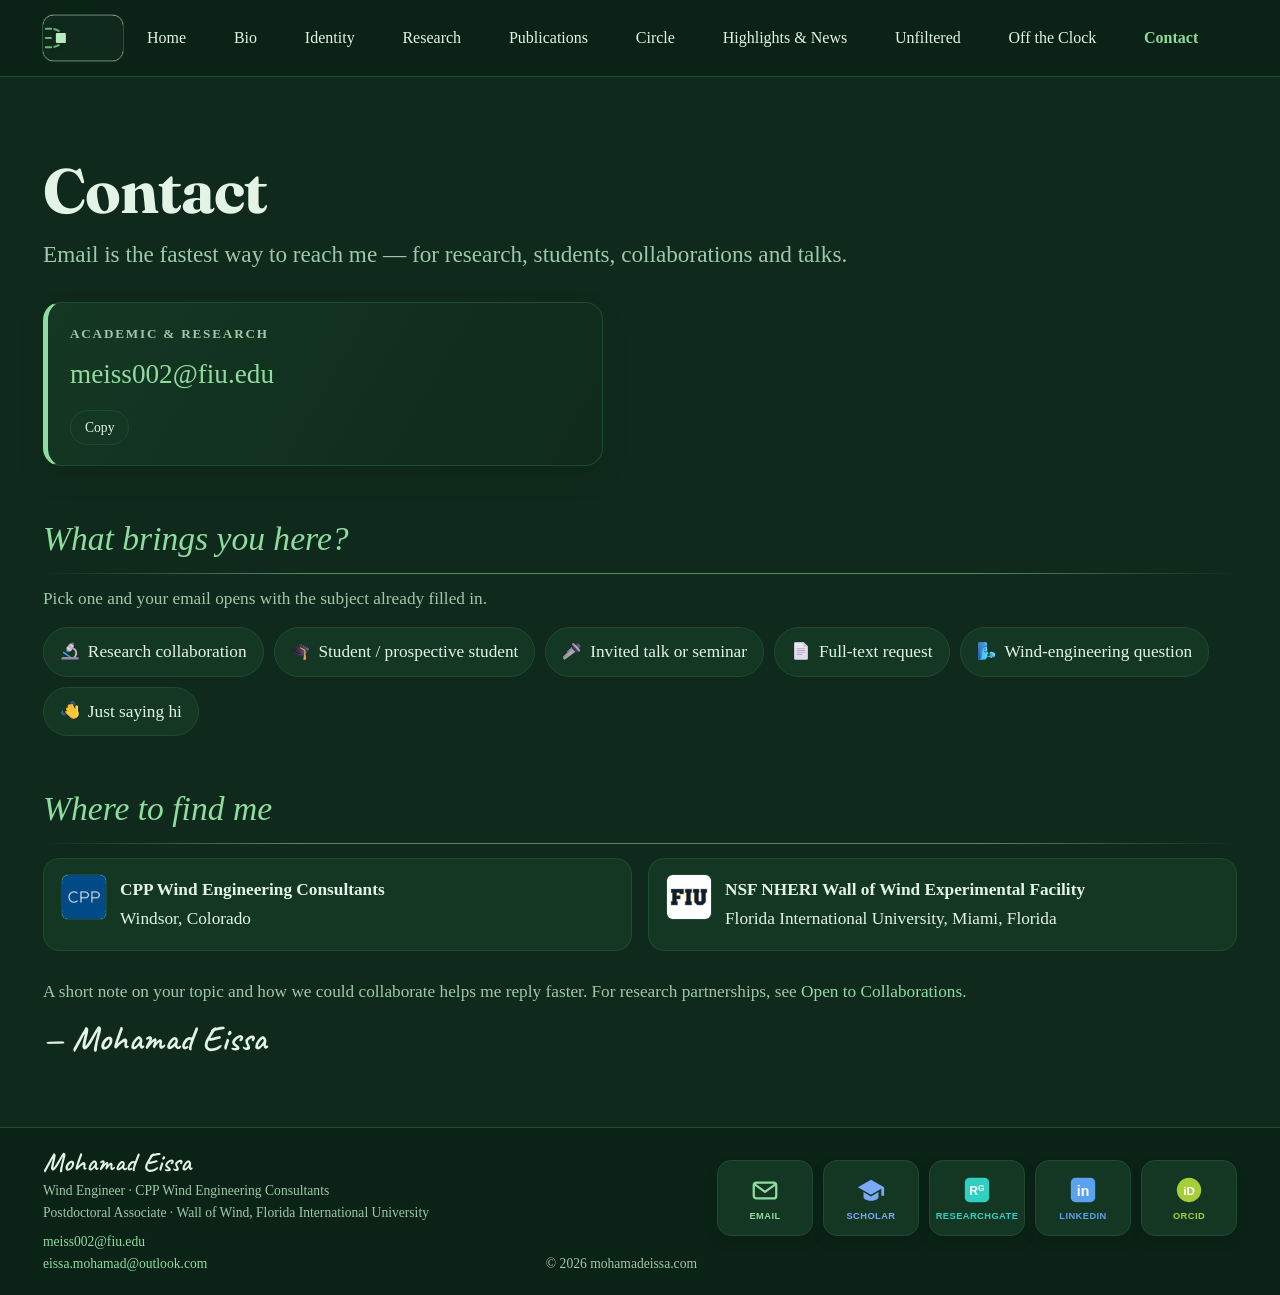
==== commit a7370bcd: "icons fix" ====
--- a/contact.html
+++ b/contact.html
@@ -16,7 +16,7 @@
 </section>
 <h2 class="c-h">What brings you here?</h2>
 <p class="c-note">Pick one and your email opens with the subject already filled in.</p>
-<div class="whys"><a class="why" href="mailto:meiss002@fiu.edu?subject=Research%20collaboration"><span aria-hidden="true">🔬</span>Research collaboration</a><a class="why" href="mailto:meiss002@fiu.edu?subject=Student%20/%20prospective%20student"><span aria-hidden="true">🎓</span>Student / prospective student</a><a class="why" href="mailto:meiss002@fiu.edu?subject=Invited%20talk%20or%20seminar"><span aria-hidden="true">🎤</span>Invited talk or seminar</a><a class="why" href="mailto:meiss002@fiu.edu?subject=Full-text%20request"><span aria-hidden="true">📄</span>Full-text request</a><a class="why" href="mailto:meiss002@fiu.edu?subject=Wind-engineering%20question"><span aria-hidden="true">🌬️</span>Wind-engineering question</a><a class="why" href="mailto:meiss002@fiu.edu?subject=Just%20saying%20hi"><span aria-hidden="true">👋</span>Just saying hi</a></div>
+<div class="whys"><a class="why" href="mailto:meiss002@fiu.edu?subject=Research%20collaboration"><span aria-hidden="true"><img class="emo" src="assets/img/emoji/microscope_color.svg" alt="" aria-hidden="true" onerror="this.replaceWith('🔬')"></span>Research collaboration</a><a class="why" href="mailto:meiss002@fiu.edu?subject=Student%20/%20prospective%20student"><span aria-hidden="true"><img class="emo" src="assets/img/emoji/graduation_cap_color.svg" alt="" aria-hidden="true" onerror="this.replaceWith('🎓')"></span>Student / prospective student</a><a class="why" href="mailto:meiss002@fiu.edu?subject=Invited%20talk%20or%20seminar"><span aria-hidden="true"><img class="emo" src="assets/img/emoji/microphone_color.svg" alt="" aria-hidden="true" onerror="this.replaceWith('🎤')"></span>Invited talk or seminar</a><a class="why" href="mailto:meiss002@fiu.edu?subject=Full-text%20request"><span aria-hidden="true"><img class="emo" src="assets/img/emoji/page_facing_up_color.svg" alt="" aria-hidden="true" onerror="this.replaceWith('📄')"></span>Full-text request</a><a class="why" href="mailto:meiss002@fiu.edu?subject=Wind-engineering%20question"><span aria-hidden="true"><img class="emo" src="assets/img/emoji/wind_face_color.svg" alt="" aria-hidden="true" onerror="this.replaceWith('🌬️')"></span>Wind-engineering question</a><a class="why" href="mailto:meiss002@fiu.edu?subject=Just%20saying%20hi"><span aria-hidden="true"><img class="emo" src="assets/img/emoji/waving_hand_color_default.svg" alt="" aria-hidden="true" onerror="this.replaceWith('👋')"></span>Just saying hi</a></div>
 <h2 class="c-h">Where to find me</h2>
 <div class="places">
 <div class="place"><img class="logo" src="assets/img/logos/cpp-square.png" alt="CPP logo"><div><b>CPP Wind Engineering Consultants</b><br>Windsor, Colorado</div></div>
--- a/assets/style.css
+++ b/assets/style.css
@@ -296,7 +296,7 @@
 main h2.news-h{font-family:var(--serif)!important;font-style:italic;font-weight:400;font-size:clamp(2.4rem,5.5vw,3.8rem);line-height:1.05;margin:0;padding:0;border:0;color:var(--text)}
 .news-sub{margin:6px 0 0;color:var(--muted)}
 .news-all{font-family:var(--sans)!important;font-weight:700;font-size:.85rem;letter-spacing:.1em;text-transform:uppercase;color:var(--text);border-bottom:1px solid var(--muted);padding-bottom:6px;white-space:nowrap}
-.news-all::after,.nlinks a::after{content:"  ↗";font-weight:700}
+.news-all::after,.nlinks a::after{content:"  \2197\FE0E";font-weight:700}
 .news-all:hover,.nlinks a:hover{text-decoration:none;color:var(--accent)}
 .news-grid{display:grid;grid-template-columns:repeat(auto-fill,minmax(min(100%,300px),1fr));column-gap:clamp(24px,3.5vw,46px)}
 .nitem{border-top:2px solid var(--text);border-bottom:2px solid var(--text);padding:34px 0 30px;margin-bottom:40px;display:flex;flex-direction:column}
@@ -863,7 +863,7 @@
 /* v-news-2: abstract pop-out card */
 .nlinks .nbtn-abs,.ntitle-btn{font:inherit;background:none;border:0;padding:0;cursor:pointer;color:inherit;text-align:left}
 .nlinks .nbtn-abs{font-family:var(--serif)!important;font-size:.78rem;font-weight:700;letter-spacing:.12em;text-transform:uppercase;color:var(--muted)}
-.nlinks .nbtn-abs::after{content:" ↗"}
+.nlinks .nbtn-abs::after{content:" \2197\FE0E"}
 .nlinks .nbtn-abs:hover,.ntitle-btn:hover{color:var(--accent)}
 .modal{position:fixed;inset:0;z-index:200;display:flex;align-items:center;justify-content:center;padding:20px;background:rgba(0,0,0,.55);backdrop-filter:blur(3px)}
 .modal[hidden]{display:none}
@@ -946,3 +946,13 @@
 /* v-kcplot: VIV figure in logo card */
 .kc-plot{margin:2px 0 12px}.kc-plot img{display:block;width:100%;height:auto;border-radius:8px;background:#fff;border:1px solid var(--line)}
 @media(max-height:960px){.kcard{max-height:calc(100vh - 84px);overflow-y:auto;scrollbar-width:thin;overscroll-behavior:contain}.kcard::before{display:none}}
+
+/* v-mobile-fixes: SVG theme icon; tap-to-show photo caption on touch screens */
+@media(hover:none){
+  .pcap{position:absolute;left:50%;bottom:16px;margin:0;transform:translate(-50%,8px);opacity:0;visibility:hidden;background:color-mix(in srgb,var(--card) 88%,transparent);backdrop-filter:blur(6px);-webkit-backdrop-filter:blur(6px)}
+  .hero .profile{cursor:pointer;-webkit-tap-highlight-color:transparent}
+  .hero .profile.cap-on .pcap{opacity:1;visibility:visible;transform:translate(-50%,0)}
+}
+/* v-emoji-img: same emoji picture on every device (Microsoft Fluent emoji, MIT licence); falls back to the device emoji if a file is missing */
+.emo{width:1.15em;height:1.15em;vertical-align:-.2em;display:inline-block}
+img.emo,.card h3 img.emo,.why img.emo{width:1.15em!important;height:1.15em!important;max-width:none!important;margin:0!important;padding:0!important;display:inline-block!important;vertical-align:-.2em!important;border:0!important;border-radius:0!important;box-shadow:none!important;object-fit:contain!important;aspect-ratio:auto!important;background:none!important}
